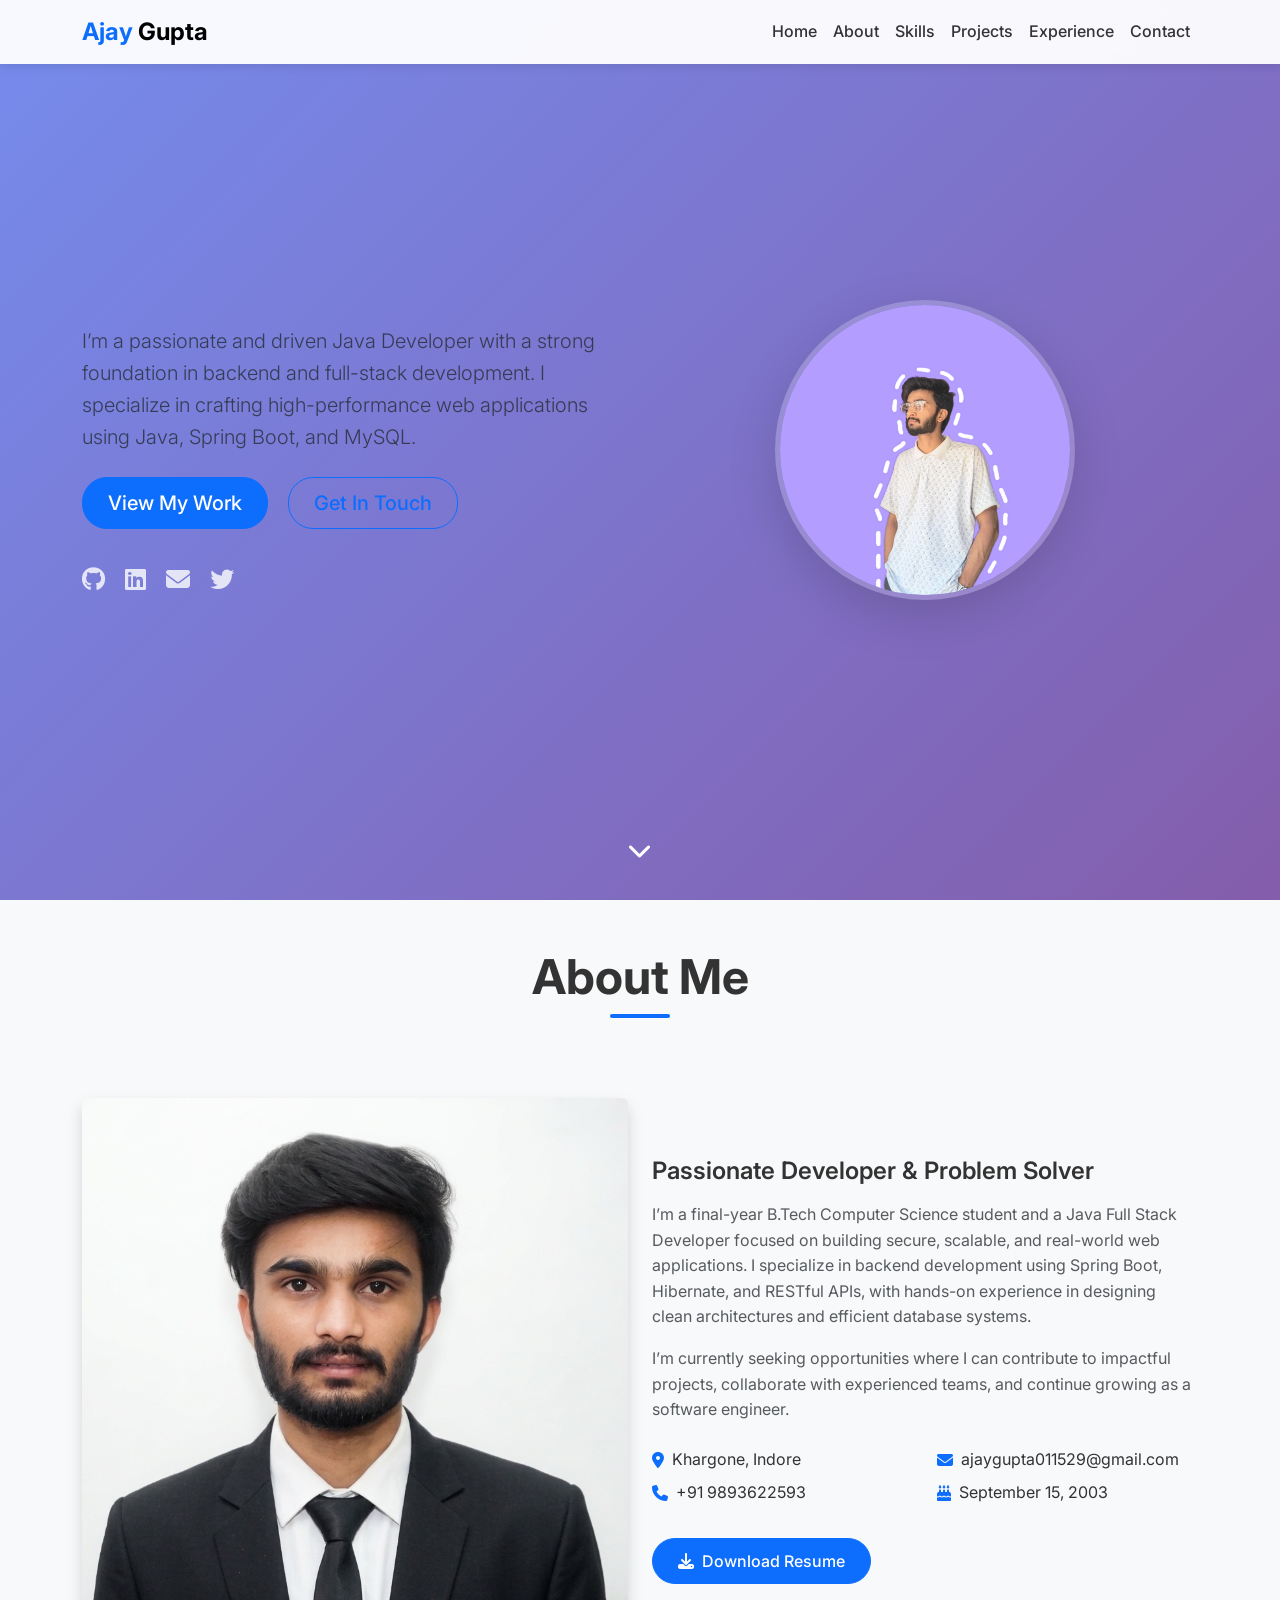
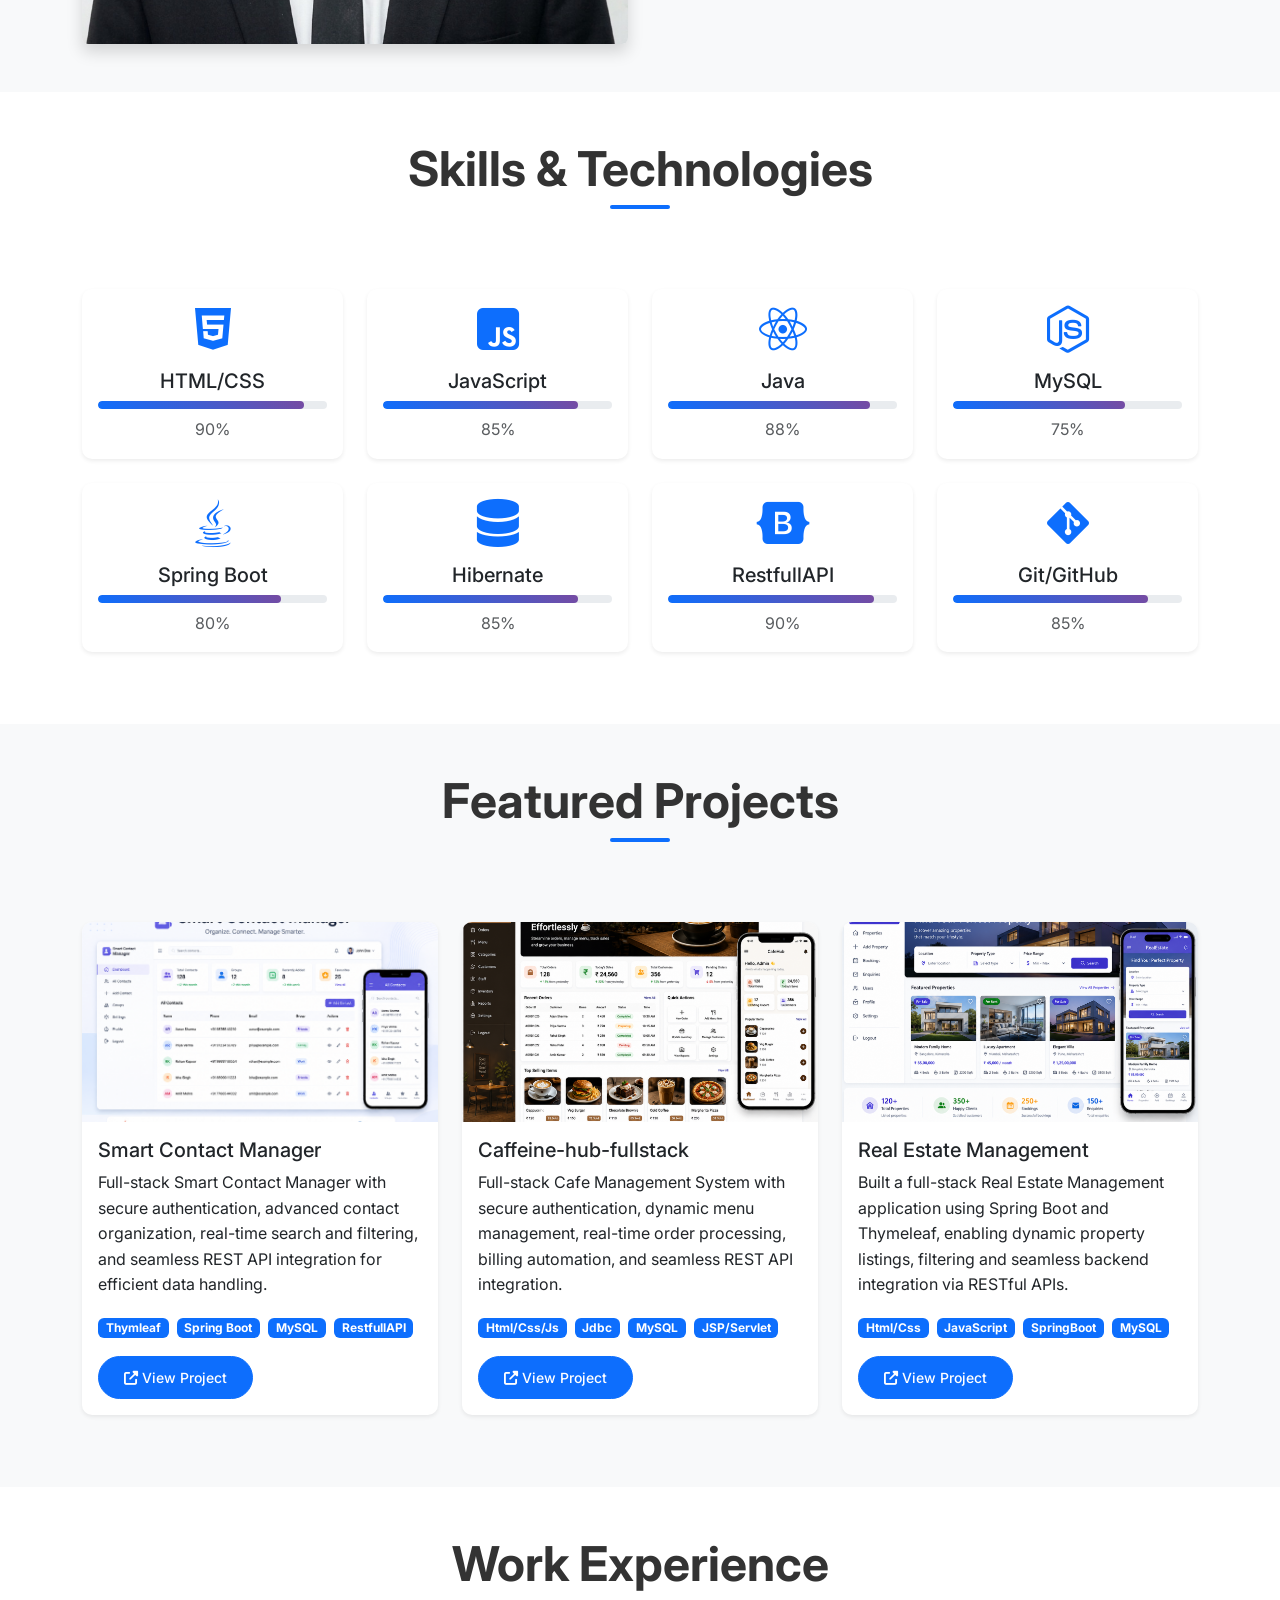
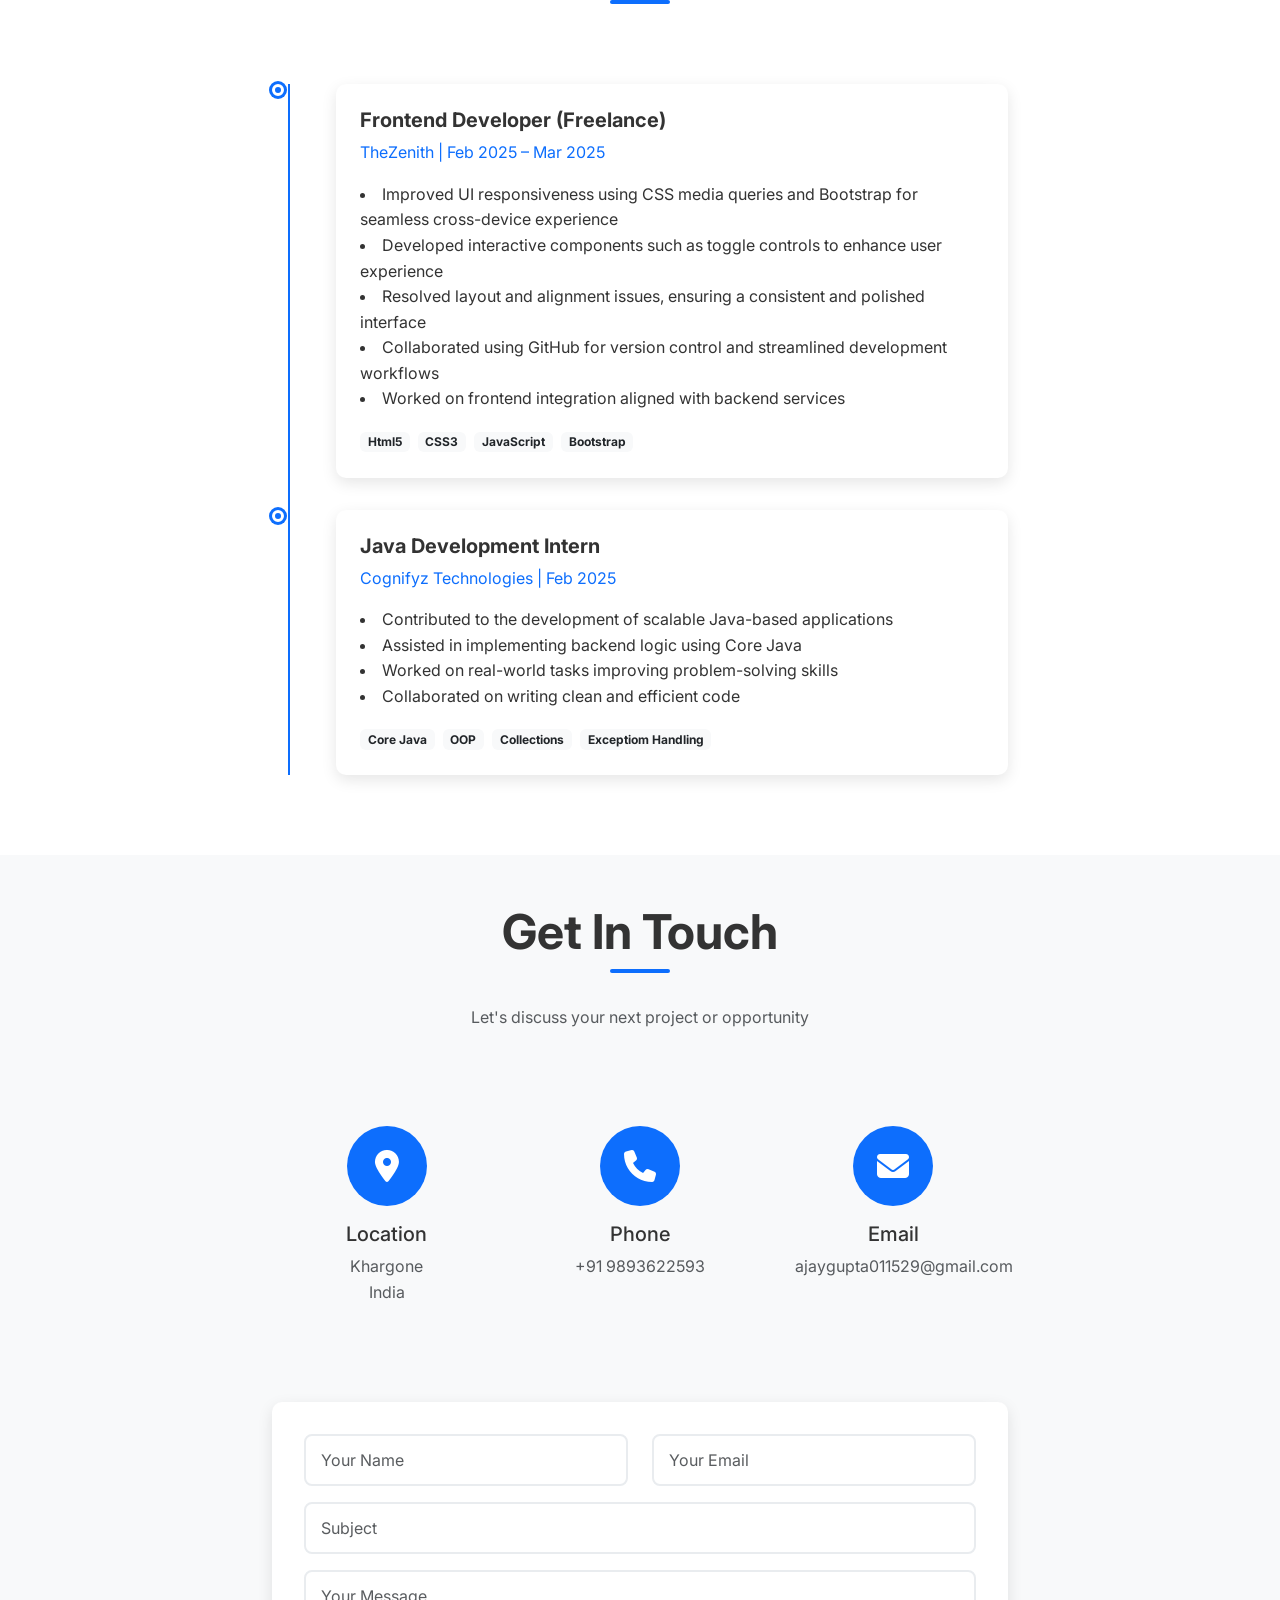
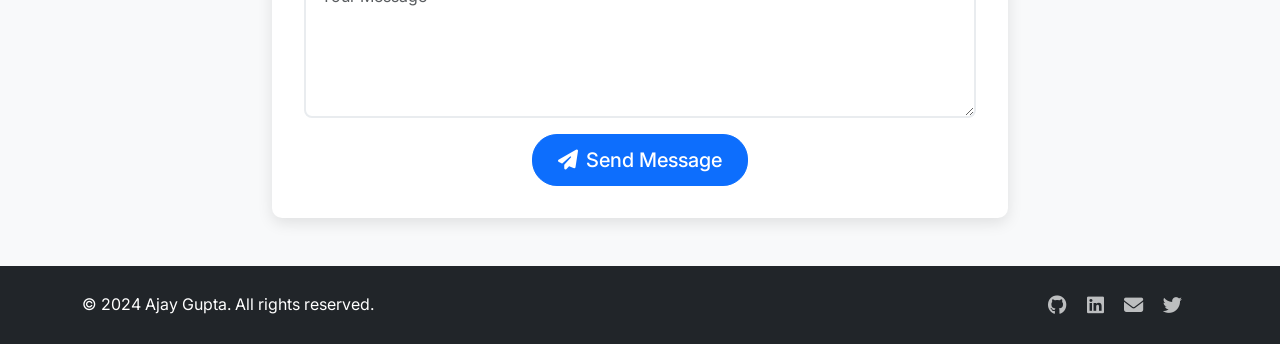
==== index.html @ d4966c77 "ajay-portfolio" ====
<!DOCTYPE html>
<html lang="en">
<head>
    <meta charset="UTF-8">
    <meta name="viewport" content="width=device-width, initial-scale=1.0">
    <title>Ajay Gupta - Personal Portfolio</title>
    <!-- Bootstrap CSS -->
    <link href="https://cdn.jsdelivr.net/npm/bootstrap@5.3.0/dist/css/bootstrap.min.css" rel="stylesheet">
    <!-- Font Awesome Icons -->
    <link rel="stylesheet" href="https://cdnjs.cloudflare.com/ajax/libs/font-awesome/6.4.0/css/all.min.css">
    <!-- Google Fonts -->
    <link href="https://fonts.googleapis.com/css2?family=Inter:wght@300;400;500;600;700&display=swap" rel="stylesheet">
    <!-- Custom CSS -->
    <link rel="stylesheet" href="styles.css">
</head>
<body>
    <!-- Navigation -->
    <nav class="navbar navbar-expand-lg navbar-light fixed-top navbar-custom">
        <div class="container">
            <a class="navbar-brand fw-bold" href="#home">
                <span class="text-primary">Ajay</span> Gupta
            </a>
            <button class="navbar-toggler" type="button" data-bs-toggle="collapse" data-bs-target="#navbarNav">
                <span class="navbar-toggler-icon"></span>
            </button>
            <div class="collapse navbar-collapse" id="navbarNav">
                <ul class="navbar-nav ms-auto">
                    <li class="nav-item">
                        <a class="nav-link" href="#home">Home</a>
                    </li>
                    <li class="nav-item">
                        <a class="nav-link" href="#about">About</a>
                    </li>
                    <li class="nav-item">
                        <a class="nav-link" href="#skills">Skills</a>
                    </li>
                    <li class="nav-item">
                        <a class="nav-link" href="#projects">Projects</a>
                    </li>
                    <li class="nav-item">
                        <a class="nav-link" href="#experience">Experience</a>
                    </li>
                    <li class="nav-item">
                        <a class="nav-link" href="#contact">Contact</a>
                    </li>
                </ul>
            </div>
        </div>
    </nav>
   

    <!-- Hero Section -->
    <section id="home" class="hero-section">
        <div class="container">
            <div class="row align-items-center min-vh-100">
                <div class="col-lg-6 text-center text-lg-start">
                    <div class="hero-content">
                        <h1 class="display-4 fw-bold mb-4 animate-fade-in">
                            Hi, I'm <span class="text-primary">Ajay Gupta</span>
                        </h1>
                        <p class="lead mb-4 text-muted animate-fade-in-delay">
                            I’m a passionate and driven Java Developer with a strong foundation in backend and full-stack development.
I specialize in crafting high-performance web applications using Java, Spring Boot, and MySQL.

                        </p>
                        <div class="mb-4 animate-fade-in-delay-2">
                            <a href="#projects" class="btn btn-primary btn-lg me-3 mb-2">View My Work</a>
                            <a href="#contact" class="btn btn-outline-primary btn-lg mb-2">Get In Touch</a>
                        </div>
                        <div class="social-links animate-fade-in-delay-3">
                            <a href="#" class="me-3"><i class="fab fa-github"></i></a>
                            <a href="#" class="me-3"><i class="fab fa-linkedin"></i></a>
                            <a href="#" class="me-3"><i class="fas fa-envelope"></i></a>
                            <a href="#" class="me-3"><i class="fab fa-twitter"></i></a>
                        </div>
                    </div>
                </div>
                <div class="col-lg-6 text-center">
                    <div class="hero-image animate-float">
                        <img src="Screenshot_20250708-001141~2.png" 
                             alt="Profile" class="img-fluid rounded-circle shadow-lg profile-img">
                    </div>
                </div>
            </div>
        </div>
        <div class="scroll-indicator">
            <i class="fas fa-chevron-down"></i>
        </div>
    </section>
    </main>

    <!-- About Section -->
    <section id="about" class="py-5 bg-light">
        <div class="container">
            <div class="row">
                <div class="col-12 text-center mb-5">
                    <h2 class="display-5 fw-bold">About Me</h2>
                    <div class="underline"></div>
                </div>
            </div>
            <div class="row align-items-center">
                <div class="col-lg-6 mb-4 mb-lg-0">
                    <img src="assets/images/profile.png" 
                         alt="About me" class="img-fluid rounded shadow">
                </div>
                <div class="col-lg-6">
                    <h3 class="h4 fw-semibold mb-3">Passionate Developer & Problem Solver</h3>
                    <p class="text-muted mb-3">
                        I’m a final-year B.Tech Computer Science student and a Java Full Stack Developer focused 
                        on building secure, scalable, and real-world web applications. I specialize in backend 
                        development using Spring Boot, Hibernate, and RESTful APIs, with hands-on experience in 
                        designing clean architectures and efficient database systems.
                    </p>
                    <p class="text-muted mb-4">
                       I’m currently seeking opportunities where I can contribute to impactful projects, 
                       collaborate with experienced teams, and continue growing as a software engineer.
                    </p>
                    <div class="row mb-4">
                        <div class="col-sm-6 mb-2">
                            <div class="d-flex align-items-center">
                                <i class="fas fa-map-marker-alt text-primary me-2"></i>
                                <span>Khargone, Indore</span>
                            </div>
                        </div>
                        <div class="col-sm-6 mb-2">
                            <div class="d-flex align-items-center">
                                <i class="fas fa-envelope text-primary me-2"></i>
                                <span>ajaygupta011529@gmail.com</span>
                            </div>
                        </div>
                        <div class="col-sm-6 mb-2">
                            <div class="d-flex align-items-center">
                                <i class="fas fa-phone text-primary me-2"></i>
                                <span>+91 9893622593</span>
                            </div>
                        </div>
                        <div class="col-sm-6 mb-2">
                            <div class="d-flex align-items-center">
                                <i class="fas fa-birthday-cake text-primary me-2"></i>
                                <span>September 15, 2003</span>
                            </div>
                        </div>
                    </div>
                  <a href="assets/resume/Ajay_Gupta_Resume.pdf" download class="btn btn-primary">
    <i class="fas fa-download me-2"></i>Download Resume
</a>
                </div>
            </div>
        </div>
    </section>

    <!-- Skills Section -->
    <section id="skills" class="py-5">
        <div class="container">
            <div class="row">
                <div class="col-12 text-center mb-5">
                    <h2 class="display-5 fw-bold">Skills & Technologies</h2>
                    <div class="underline"></div>
                </div>
            </div>
            <div class="row">
                <div class="col-lg-3 col-md-6 mb-4">
                    <div class="skill-card card h-100 shadow-sm">
                        <div class="card-body text-center">
                            <i class="fab fa-html5 skill-icon text-primary mb-3"></i>
                            <h5 class="card-title">HTML/CSS</h5>
                            <div class="progress mb-2">
                                <div class="progress-bar" role="progressbar" style="width: 90%"></div>
                            </div>
                            <span class="text-muted">90%</span>
                        </div>
                    </div>
                </div>
                <div class="col-lg-3 col-md-6 mb-4">
                    <div class="skill-card card h-100 shadow-sm">
                        <div class="card-body text-center">
                            <i class="fab fa-js-square skill-icon text-primary mb-3"></i>
                            <h5 class="card-title">JavaScript</h5>
                            <div class="progress mb-2">
                                <div class="progress-bar" role="progressbar" style="width: 85%"></div>
                            </div>
                            <span class="text-muted">85%</span>
                        </div>
                    </div>
                </div>
                <div class="col-lg-3 col-md-6 mb-4">
                    <div class="skill-card card h-100 shadow-sm">
                        <div class="card-body text-center">
                            <i class="fab fa-react skill-icon text-primary mb-3"></i>
                            <h5 class="card-title">Java</h5>
                            <div class="progress mb-2">
                                <div class="progress-bar" role="progressbar" style="width: 88%"></div>
                            </div>
                            <span class="text-muted">88%</span>
                        </div>
                    </div>
                </div>
                <div class="col-lg-3 col-md-6 mb-4">
                    <div class="skill-card card h-100 shadow-sm">
                        <div class="card-body text-center">
                            <i class="fab fa-node-js skill-icon text-primary mb-3"></i>
                            <h5 class="card-title">MySQL</h5>
                            <div class="progress mb-2">
                                <div class="progress-bar" role="progressbar" style="width: 75%"></div>
                            </div>
                            <span class="text-muted">75%</span>
                        </div>
                    </div>
                </div>
                <div class="col-lg-3 col-md-6 mb-4">
                    <div class="skill-card card h-100 shadow-sm">
                        <div class="card-body text-center">
                            <i class="fab fa-java skill-icon text-primary mb-3"></i>
                            <h5 class="card-title">Spring Boot</h5>
                            <div class="progress mb-2">
                                <div class="progress-bar" role="progressbar" style="width: 80%"></div>
                            </div>
                            <span class="text-muted">80%</span>
                        </div>
                    </div>
                </div>
                <div class="col-lg-3 col-md-6 mb-4">
                    <div class="skill-card card h-100 shadow-sm">
                        <div class="card-body text-center">
                            <i class="fas fa-database skill-icon text-primary mb-3"></i>
                            <h5 class="card-title">Hibernate</h5>
                            <div class="progress mb-2">
                                <div class="progress-bar" role="progressbar" style="width: 85%"></div>
                            </div>
                            <span class="text-muted">85%</span>
                        </div>
                    </div>
                </div>
                <div class="col-lg-3 col-md-6 mb-4">
                    <div class="skill-card card h-100 shadow-sm">
                        <div class="card-body text-center">
                            <i class="fab fa-bootstrap skill-icon text-primary mb-3"></i>
                            <h5 class="card-title">RestfullAPI</h5>
                            <div class="progress mb-2">
                                <div class="progress-bar" role="progressbar" style="width: 90%"></div>
                            </div>
                            <span class="text-muted">90%</span>
                        </div>
                    </div>
                </div>
                <div class="col-lg-3 col-md-6 mb-4">
                    <div class="skill-card card h-100 shadow-sm">
                        <div class="card-body text-center">
                            <i class="fab fa-git-alt skill-icon text-primary mb-3"></i>
                            <h5 class="card-title">Git/GitHub</h5>
                            <div class="progress mb-2">
                                <div class="progress-bar" role="progressbar" style="width: 85%"></div>
                            </div>
                            <span class="text-muted">85%</span>
                        </div>
                    </div>
                </div>
            </div>
        </div>
    </section>

    <!-- Projects Section -->
    <section id="projects" class="py-5 bg-light">
        <div class="container">
            <div class="row">
                <div class="col-12 text-center mb-5">
                    <h2 class="display-5 fw-bold">Featured Projects</h2>
                    <div class="underline"></div>
                </div>
            </div>
            <div class="row">
                <div class="col-lg-4 col-md-6 mb-4">
                    <div class="card project-card h-100 shadow-sm">
                        <img src="assets/images/smart-manager.png" 
                             class="card-img-top" alt="Smart Contact Manager">
                        <div class="card-body">
                            <h5 class="card-title">Smart Contact Manager</h5>
                            <p class="card-text">Full-stack Smart Contact Manager with secure authentication, advanced contact organization, real-time search and filtering, and seamless REST API integration for efficient data handling.</p>
                            <div class="mb-3">
                                <span class="badge bg-primary me-1">Thymleaf</span>
                                <span class="badge bg-primary me-1">Spring Boot</span>
                                <span class="badge bg-primary me-1">MySQL</span>
                                <span class="badge bg-primary me-1">RestfullAPI</span>
                            </div>
                            <div class="d-flex justify-content-between">
                                <!-- <a href="#" class="btn btn-outline-primary btn-sm">
                                    <i class="fab fa-github me-1"></i>Code
                                </a> -->
                                <a href="https://github.com/Ajayyygupta/Smart-Contact-Manager.git" target="_blank" class="btn btn-primary btn-sm">
                                <i class="fas fa-external-link-alt me-1"></i>View Project
                                 </a>
                            </div>
                        </div>
                    </div>
                </div>
                <div class="col-lg-4 col-md-6 mb-4">
                    <div class="card project-card h-100 shadow-sm">
                        <img src="assets/images/Cafe-management.png" 
                             class="card-img-top" alt="Cafe Management">
                        <div class="card-body">
                            <h5 class="card-title">Caffeine-hub-fullstack</h5>
                            <p class="card-text">Full-stack Cafe Management System with secure authentication, dynamic menu management, real-time order processing, billing automation, and seamless REST API integration.</p>
                            <div class="mb-3">
                                <span class="badge bg-primary me-1">Html/Css/Js</span>
                                <span class="badge bg-primary me-1">Jdbc</span>
                                <span class="badge bg-primary me-1">MySQL</span>
                                <span class="badge bg-primary me-1">JSP/Servlet</span>
                            </div>
                            <div class="d-flex justify-content-between">
                                <!-- <a href="#" class="btn btn-outline-primary btn-sm">
                                    <i class="fab fa-github me-1"></i>Code
                                </a> -->
                                 <a href="https://github.com/Ajayyygupta/Caffeine-hub-fullstack.git" target="_blank" class="btn btn-primary btn-sm">
                                <i class="fas fa-external-link-alt me-1"></i>View Project
                                 </a>
                            </div>
                        </div>
                    </div>
                </div>
                <div class="col-lg-4 col-md-6 mb-4">
                    <div class="card project-card h-100 shadow-sm">
                        <img src="assets/images/real-estate.png" 
                             class="card-img-top" alt="RealEstate">
                        <div class="card-body">
                            <h5 class="card-title">Real Estate Management</h5>
                            <p class="card-text">Built a full-stack Real Estate Management application using Spring Boot and Thymeleaf, enabling dynamic property listings, filtering and seamless backend integration via RESTful APIs.</p>
                            <div class="mb-3">
                                <span class="badge bg-primary me-1">Html/Css</span>
                                <span class="badge bg-primary me-1">JavaScript</span>
                                <span class="badge bg-primary me-1">SpringBoot</span>
                                <span class="badge bg-primary me-1">MySQL</span>
                            </div>
                            <div class="d-flex justify-content-between">
                                <!-- <a href="#" class="btn btn-outline-primary btn-sm">
                                    <i class="fab fa-github me-1"></i>Code
                                </a> -->
                                <a href="https://github.com/Ajayyygupta/RealEstate-Management.git" target="_blank" class="btn btn-primary btn-sm">
                                <i class="fas fa-external-link-alt me-1"></i>View Project
                                 </a>
                            </div>
                        </div>
                    </div>
                </div>
            </div>
        </div>
    </section>

    <!-- Experience Section -->
    <section id="experience" class="py-5">
        <div class="container">
            <div class="row">
                <div class="col-12 text-center mb-5">
                    <h2 class="display-5 fw-bold">Work Experience</h2>
                    <div class="underline"></div>
                </div>
            </div>
            <div class="row">
                <div class="col-lg-8 mx-auto">
                    <div class="timeline">
                        <div class="timeline-item">
                            <div class="timeline-marker"></div>
                            <div class="timeline-content">
                                <h5 class="fw-bold">Frontend Developer (Freelance)</h5>
                                <p class="text-primary mb-2">TheZenith | Feb 2025 – Mar 2025</p>
                                <p class="text-muted">
                                     <li>Improved UI responsiveness using CSS media queries and Bootstrap for seamless cross-device experience</li>
                                     <li>Developed interactive components such as toggle controls to enhance user experience</li>
                                     <li>Resolved layout and alignment issues, ensuring a consistent and polished interface</li>
                                     <li>Collaborated using GitHub for version control and streamlined development workflows</li>
                                     <li>Worked on frontend integration aligned with backend services</li>
                                </p>
                                <div class="mt-2">
                                    <span class="badge bg-light text-dark me-1">Html5</span>
                                    <span class="badge bg-light text-dark me-1">CSS3</span>
                                    <span class="badge bg-light text-dark me-1">JavaScript</span>
                                    <span class="badge bg-light text-dark me-1">Bootstrap</span>
                                </div>
                            </div>
                        </div>
                        <div class="timeline-item">
                            <div class="timeline-marker"></div>
                            <div class="timeline-content">
                                <h5 class="fw-bold">Java Development Intern</h5>
                                <p class="text-primary mb-2">Cognifyz Technologies | Feb 2025</p>
                                <p class="text-muted">
                                  <li>Contributed to the development of scalable Java-based applications</li>
                                  <li>Assisted in implementing backend logic using Core Java</li>
                                  <li>Worked on real-world tasks improving problem-solving skills</li>
                                  <li>Collaborated on writing clean and efficient code</li>
                                </p>
                                <div class="mt-2">
                                    <span class="badge bg-light text-dark me-1">Core Java</span>
                                    <span class="badge bg-light text-dark me-1">OOP</span>
                                    <span class="badge bg-light text-dark me-1">Collections</span>
                                    <span class="badge bg-light text-dark me-1">Exceptiom Handling</span>
                                </div>
                            </div>
                        </div>
                        <!-- <div class="timeline-item">
                            <div class="timeline-marker"></div>
                            <div class="timeline-content">
                                <h5 class="fw-bold">Full Stack Developer</h5>
                                <p class="text-primary mb-2">Freelance | 2021 - 2022</p>
                                <p class="text-muted">
                                    Created web applications for small businesses. Handled both 
                                    frontend and backend development with focus on user experience 
                                    and delivered 15+ successful projects.
                                </p>
                                <div class="mt-2">
                                    <span class="badge bg-light text-dark me-1">React</span>
                                    <span class="badge bg-light text-dark me-1">Node.js</span>
                                    <span class="badge bg-light text-dark me-1">MongoDB</span>
                                    <span class="badge bg-light text-dark me-1">Bootstrap</span>
                                </div>
                            </div>
                        </div> -->
                    </div>
                </div>
            </div>
        </div>
    </section>

    <!-- Contact Section -->
    <section id="contact" class="py-5 bg-light">
        <div class="container">
            <div class="row">
                <div class="col-12 text-center mb-5">
                    <h2 class="display-5 fw-bold">Get In Touch</h2>
                    <div class="underline"></div>
                    <p class="text-muted">Let's discuss your next project or opportunity</p>
                </div>
            </div>
            <div class="row">
                <div class="col-lg-8 mx-auto">
                    <div class="row">
                        <div class="col-md-4 mb-4">
                            <div class="contact-info text-center">
                                <div class="contact-icon">
                                    <i class="fas fa-map-marker-alt"></i>
                                </div>
                                <h5>Location</h5>
                                <p class="text-muted">Khargone<br>India</p>
                            </div>
                        </div>
                        <div class="col-md-4 mb-4">
                            <div class="contact-info text-center">
                                <div class="contact-icon">
                                    <i class="fas fa-phone"></i>
                                </div>
                                <h5>Phone</h5>
                                <p class="text-muted">+91 9893622593</p>
                            </div>
                        </div>
                        <div class="col-md-4 mb-4">
                            <div class="contact-info text-center">
                                <div class="contact-icon">
                                    <i class="fas fa-envelope"></i>
                                </div>
                                <h5>Email</h5>
                                <p class="text-muted">ajaygupta011529@gmail.com</p>

                            </div>
                        </div>
                    </div>
                    <div class="row mt-4">
                        <div class="col-12">
                            <form id="contactForm" class="contact-form">
                                <div class="row">
                                    <div class="col-md-6 mb-3">
                                        <input type="text" class="form-control" id="name" placeholder="Your Name" required>
                                    </div>
                                    <div class="col-md-6 mb-3">
                                        <input type="email" class="form-control" id="email" placeholder="Your Email" required>
                                    </div>
                                </div>
                                <div class="mb-3">
                                    <input type="text" class="form-control" id="subject" placeholder="Subject" required>
                                </div>
                                <div class="mb-3">
                                    <textarea class="form-control" id="message" rows="5" placeholder="Your Message" required></textarea>
                                </div>
                                <div class="text-center">
                                    <button type="submit" class="btn btn-primary btn-lg">
                                        <i class="fas fa-paper-plane me-2"></i>Send Message
                                    </button>
                                </div>
                            </form>
                        </div>
                    </div>
                </div>
            </div>
        </div>
    </section>

    <!-- Footer -->
    <footer class="bg-dark text-white py-4">
        <div class="container">
            <div class="row align-items-center">
                <div class="col-md-6">
                    <p class="mb-0">&copy; 2024 Ajay Gupta. All rights reserved.</p>
                </div>
                <div class="col-md-6 text-md-end">
                    <div class="social-links">
                        <a href="#" class="me-3"><i class="fab fa-github"></i></a>
                        <a href="#" class="me-3"><i class="fab fa-linkedin"></i></a>
                        <a href="#" class="me-3"><i class="fas fa-envelope"></i></a>
                        <a href="#" class="me-3"><i class="fab fa-twitter"></i></a>
                    </div>
                </div>
            </div>
        </div>
    </footer>

    <!-- Bootstrap JS -->
    <script src="https://cdn.jsdelivr.net/npm/bootstrap@5.3.0/dist/js/bootstrap.bundle.min.js"></script>
    <!-- Custom JS -->
    <script src="script.js"></script>
</body>
</html>
---- styles.css ----
/* Custom CSS for Personal Portfolio */

/* Base Styles */
* {
    margin: 0;
    padding: 0;
    box-sizing: border-box;
}

body {
    font-family: 'Inter', sans-serif;
    line-height: 1.6;
    color: #333;
    overflow-x: hidden;
}

html {
    scroll-behavior: smooth;
}

/* Custom Colors */
:root {
    --primary-color: #0d6efd;
    --secondary-color: #6c757d;
    --success-color: #198754;
    --warning-color: #ffc107;
    --danger-color: #dc3545;
    --light-color: #f8f9fa;
    --dark-color: #212529;
}

/* Navigation */
.navbar-custom {
    background-color: rgba(255, 255, 255, 0.95);
    backdrop-filter: blur(10px);
    box-shadow: 0 2px 10px rgba(0, 0, 0, 0.1);
    transition: all 0.3s ease;
}

.navbar-brand {
    font-size: 1.5rem;
    font-weight: 700;
}

.nav-link {
    font-weight: 500;
    color: #333 !important;
    transition: color 0.3s ease;
    position: relative;
}

.nav-link:hover {
    color: var(--primary-color) !important;
}

.nav-link::after {
    content: '';
    position: absolute;
    width: 0;
    height: 2px;
    bottom: -5px;
    left: 50%;
    background-color: var(--primary-color);
    transition: all 0.3s ease;
    transform: translateX(-50%);
}

.nav-link:hover::after {
    width: 100%;
}

.scroll-container {
  height: 100vh;
  overflow-y: scroll;
  scroll-snap-type: y mandatory;
}

.scroll-section {
  height: 100vh;
  scroll-snap-align: start;
}

/* Optional - avoid section overlapping under navbar */
.scroll-section {
  scroll-margin-top: 80px;
}


/* Hero Section */
.hero-section {
    min-height: 100vh;
    background: linear-gradient(135deg, #667eea 0%, #764ba2 100%);
    background-attachment: fixed;
    position: relative;
    overflow: hidden;
}

.hero-section::before {
    content: '';
    position: absolute;
    top: 0;
    left: 0;
    right: 0;
    bottom: 0;
    background: rgba(255, 255, 255, 0.1);
    z-index: 1;
}

.hero-content {
    position: relative;
    z-index: 2;
    color: white;
}

.profile-img {
    width: 300px;
    height: 300px;
    object-fit: cover;
    border: 5px solid rgba(255, 255, 255, 0.2);
    transition: transform 0.3s ease;
}

.profile-img:hover {
    transform: scale(1.05);
}

.social-links a {
    color: rgba(255, 255, 255, 0.8);
    font-size: 1.5rem;
    transition: all 0.3s ease;
}

.social-links a:hover {
    color: white;
    transform: translateY(-3px);
}

.scroll-indicator {
    position: absolute;
    bottom: 30px;
    left: 50%;
    transform: translateX(-50%);
    color: white;
    font-size: 1.5rem;
    animation: bounce 2s infinite;
}

/* Animations */
@keyframes bounce {
    0%, 20%, 50%, 80%, 100% {
        transform: translateY(0) translateX(-50%);
    }
    40% {
        transform: translateY(-10px) translateX(-50%);
    }
    60% {
        transform: translateY(-5px) translateX(-50%);
    }
}

@keyframes fadeIn {
    from {
        opacity: 0;
        transform: translateY(30px);
    }
    to {
        opacity: 1;
        transform: translateY(0);
    }
}

@keyframes float {
    0%, 100% {
        transform: translateY(0);
    }
    50% {
        transform: translateY(-10px);
    }
}

.animate-fade-in {
    animation: fadeIn 1s ease-out;
}

.animate-fade-in-delay {
    animation: fadeIn 1s ease-out 0.3s both;
}

.animate-fade-in-delay-2 {
    animation: fadeIn 1s ease-out 0.6s both;
}

.animate-fade-in-delay-3 {
    animation: fadeIn 1s ease-out 0.9s both;
}

.animate-float {
    animation: float 3s ease-in-out infinite;
}

/* Section Styles */
.underline {
    width: 60px;
    height: 4px;
    background: var(--primary-color);
    margin: 0 auto 2rem;
    border-radius: 2px;
}

/* Skills Section */
.skill-card {
    transition: transform 0.3s ease, box-shadow 0.3s ease;
    border: none;
    border-radius: 10px;
}

.skill-card:hover {
    transform: translateY(-5px);
    box-shadow: 0 10px 30px rgba(0, 0, 0, 0.1);
}

.skill-icon {
    font-size: 3rem;
    margin-bottom: 1rem;
}

.progress {
    height: 8px;
    border-radius: 10px;
    background-color: #e9ecef;
}

.progress-bar {
    background: linear-gradient(45deg, var(--primary-color), #764ba2);
    border-radius: 10px;
    transition: width 2s ease-in-out;
}

/* Projects Section */
.project-card {
    transition: transform 0.3s ease, box-shadow 0.3s ease;
    border: none;
    border-radius: 10px;
    overflow: hidden;
}

.project-card:hover {
    transform: translateY(-5px);
    box-shadow: 0 15px 40px rgba(0, 0, 0, 0.1);
}

.project-card img {
    height: 200px;
    object-fit: cover;
    transition: transform 0.3s ease;
}

.project-card:hover img {
    transform: scale(1.05);
}

/* Experience Section */
.timeline {
    position: relative;
    padding-left: 2rem;
}

.timeline::before {
    content: '';
    position: absolute;
    left: 1rem;
    top: 0;
    bottom: 0;
    width: 2px;
    background: var(--primary-color);
}

.timeline-item {
    position: relative;
    margin-bottom: 2rem;
    padding-left: 2rem;
}

.timeline-marker {
    position: absolute;
    left: -2rem;
    top: 0;
    width: 12px;
    height: 12px;
    background: var(--primary-color);
    border-radius: 50%;
    border: 3px solid white;
    box-shadow: 0 0 0 3px var(--primary-color);
}

.timeline-content {
    background: white;
    padding: 1.5rem;
    border-radius: 10px;
    box-shadow: 0 5px 15px rgba(0, 0, 0, 0.1);
}

/* Contact Section */
.contact-info {
    padding: 2rem 1rem;
}

.contact-icon {
    width: 80px;
    height: 80px;
    margin: 0 auto 1rem;
    background: var(--primary-color);
    border-radius: 50%;
    display: flex;
    align-items: center;
    justify-content: center;
    color: white;
    font-size: 2rem;
    transition: transform 0.3s ease;
}

.contact-icon:hover {
    transform: scale(1.1);
}

.contact-form {
    background: white;
    padding: 2rem;
    border-radius: 10px;
    box-shadow: 0 5px 15px rgba(0, 0, 0, 0.1);
}

.form-control {
    border: 2px solid #e9ecef;
    border-radius: 8px;
    padding: 12px 15px;
    font-size: 1rem;
    transition: border-color 0.3s ease;
}

.form-control:focus {
    border-color: var(--primary-color);
    box-shadow: 0 0 0 0.2rem rgba(13, 110, 253, 0.25);
}

/* Footer */
footer {
    background: var(--dark-color) !important;
}

footer .social-links a {
    color: rgba(255, 255, 255, 0.7);
    font-size: 1.2rem;
    transition: color 0.3s ease;
}

footer .social-links a:hover {
    color: white;
}

/* Responsive Design */
@media (max-width: 768px) {
    .display-4 {
        font-size: 2.5rem;
    }
    
    .hero-section {
        text-align: center;
    }
    
    .profile-img {
        width: 200px;
        height: 200px;
    }
    
    .timeline {
        padding-left: 1rem;
    }
    
    .timeline::before {
        left: 0.5rem;
    }
    
    .timeline-item {
        padding-left: 1.5rem;
    }
    
    .timeline-marker {
        left: -1.5rem;
    }
}

@media (max-width: 576px) {
    .display-4 {
        font-size: 2rem;
    }
    
    .lead {
        font-size: 1.1rem;
    }
    
    .contact-form {
        padding: 1rem;
    }
}

/* Custom Button Styles */
.btn {
    border-radius: 25px;
    padding: 10px 25px;
    font-weight: 500;
    transition: all 0.3s ease;
}

.btn:hover {
    transform: translateY(-2px);
    box-shadow: 0 5px 15px rgba(0, 0, 0, 0.2);
}

/* Loading Animation for Skills */
.skill-card.animate-in .progress-bar {
    animation: fillBar 2s ease-in-out;
}

@keyframes fillBar {
    from {
        width: 0;
    }
    to {
        width: var(--skill-width);
    }
}

/* Smooth Scroll Offset */
section {
    scroll-margin-top: 70px;
}
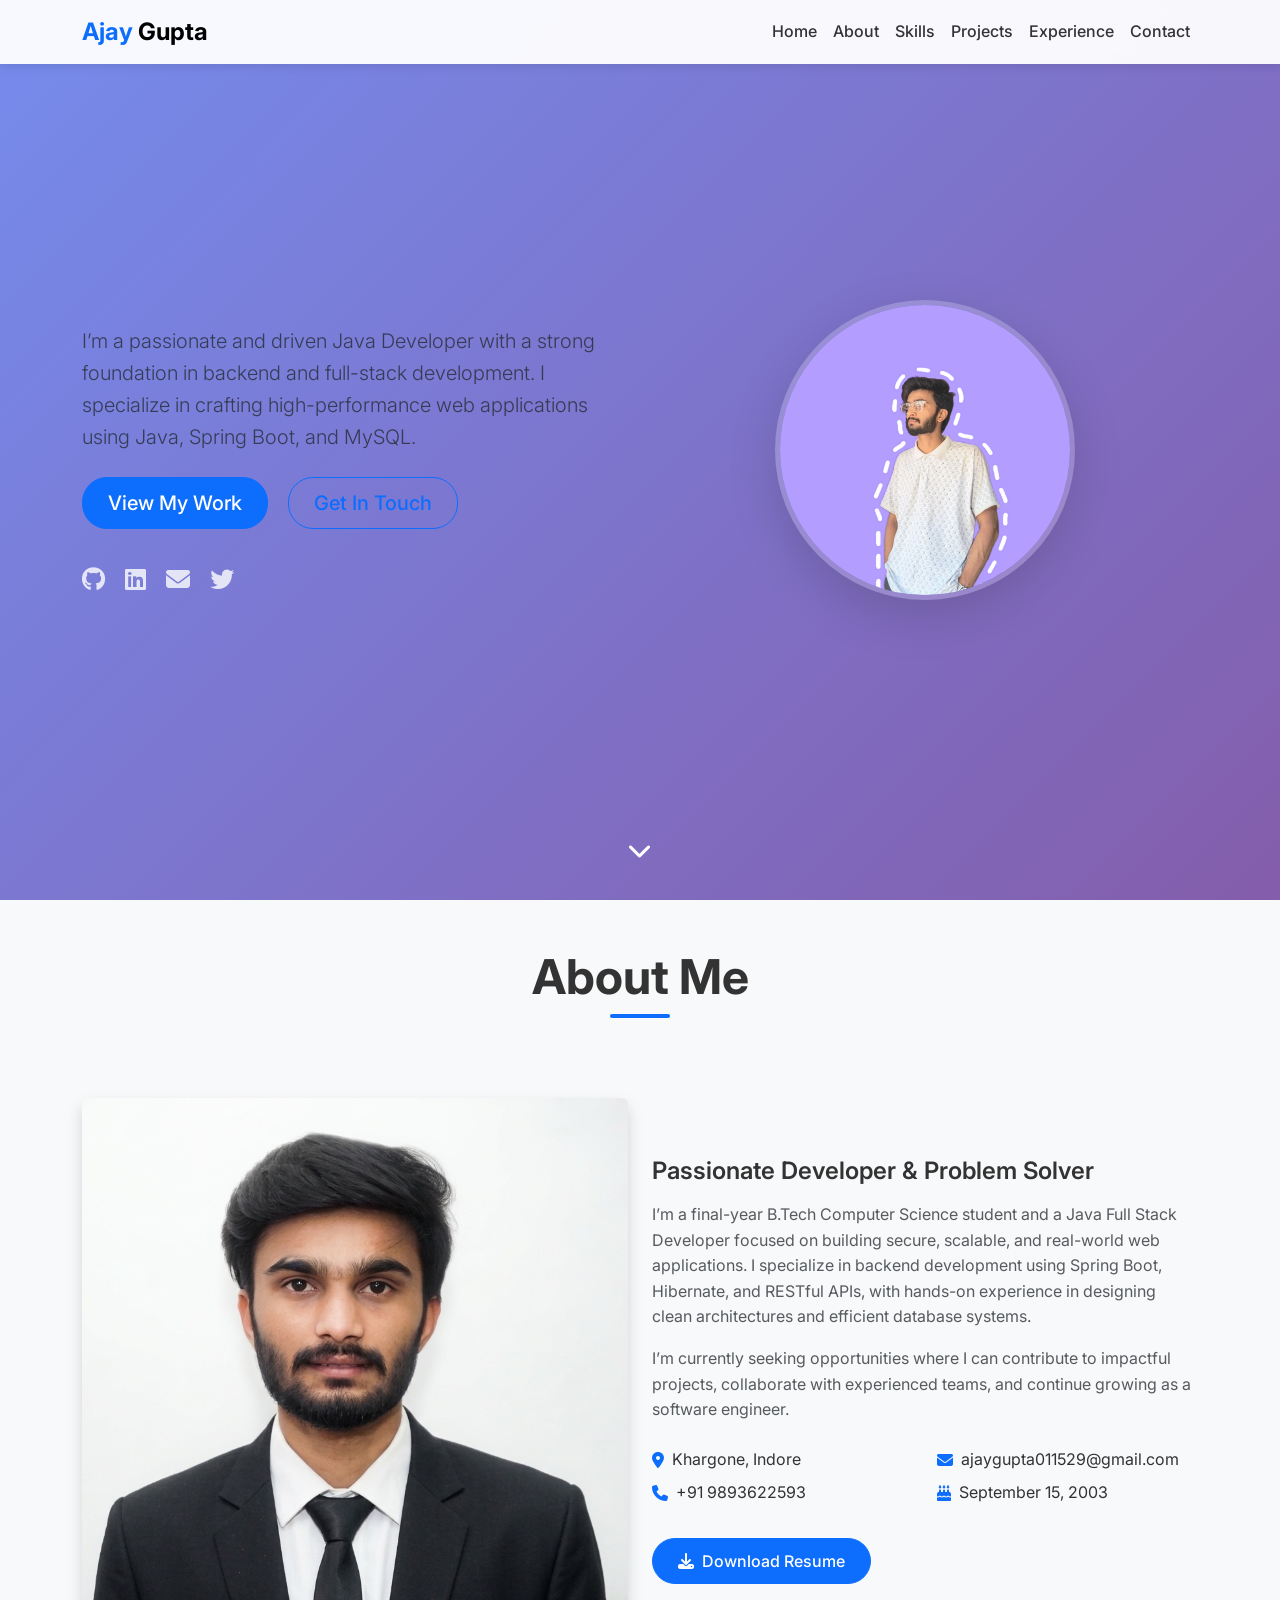
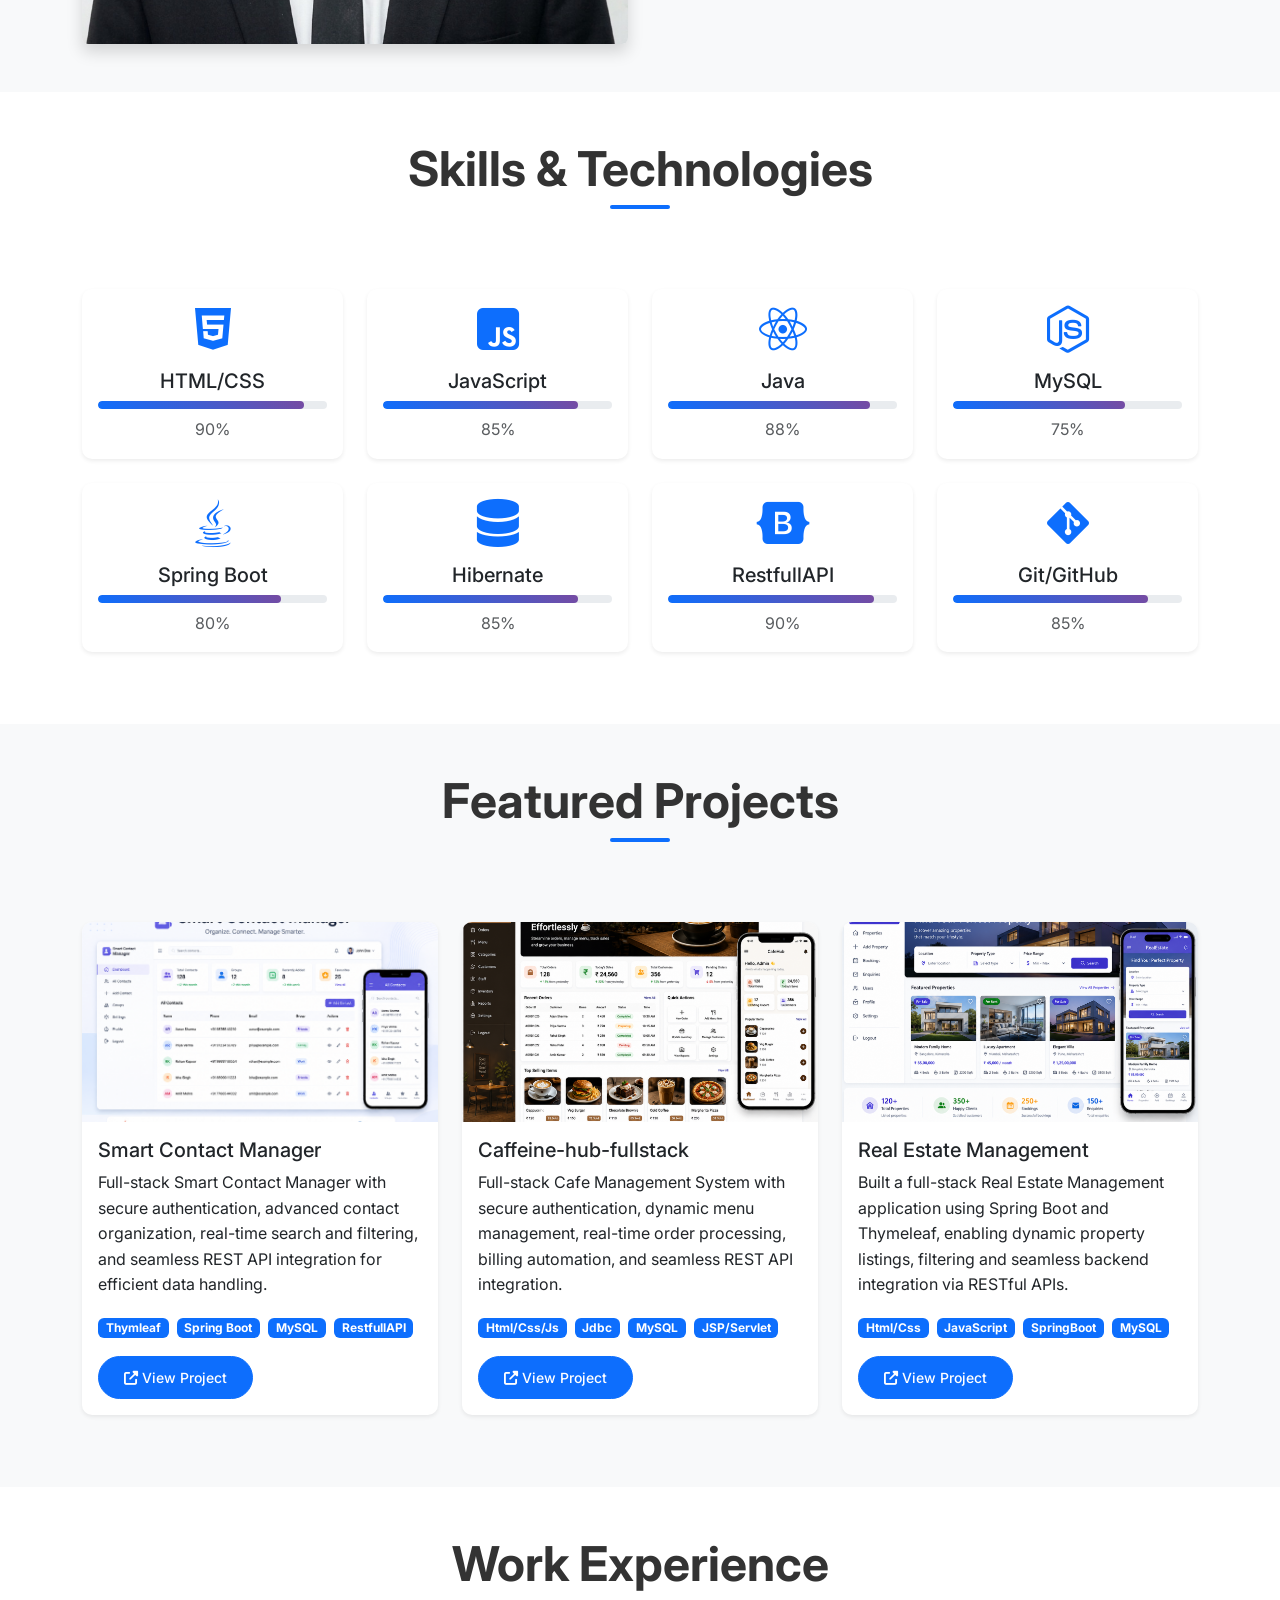
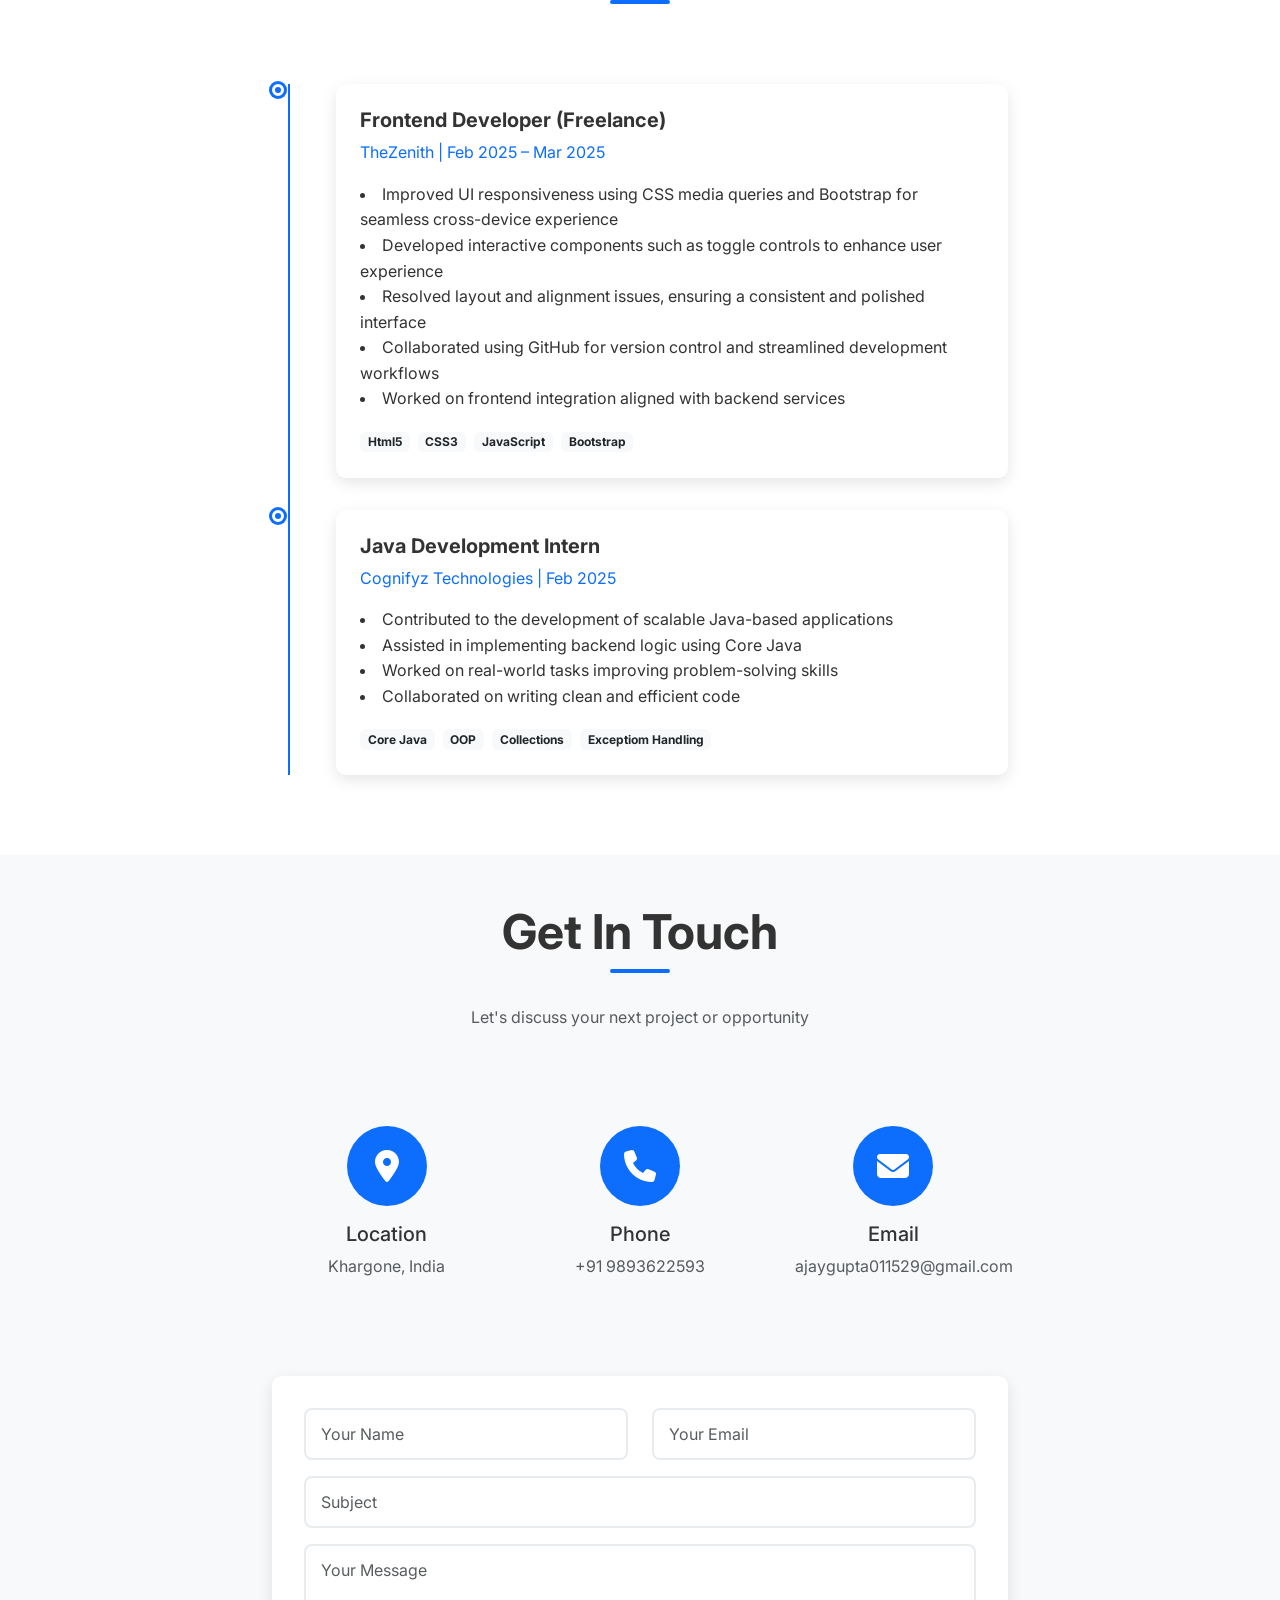
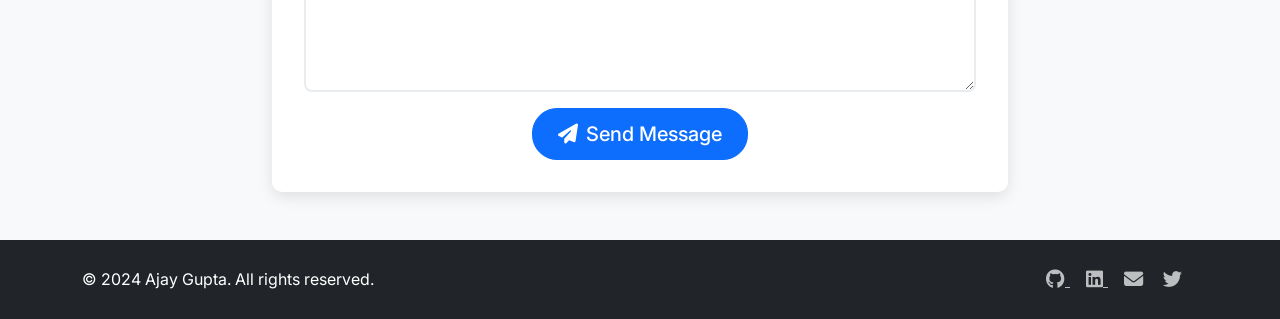
==== commit f4606af7: "add links" ====
--- a/index.html
+++ b/index.html
@@ -439,7 +439,11 @@
                                     <i class="fas fa-map-marker-alt"></i>
                                 </div>
                                 <h5>Location</h5>
-                                <p class="text-muted">Khargone<br>India</p>
+                               <p class="text-muted">
+                              <a href="https://www.google.com/maps/search/?api=1&query=Khargone+India" target="_blank">
+                             Khargone, India
+                              </a>
+                              </p>
                             </div>
                         </div>
                         <div class="col-md-4 mb-4">
@@ -448,7 +452,11 @@
                                     <i class="fas fa-phone"></i>
                                 </div>
                                 <h5>Phone</h5>
-                                <p class="text-muted">+91 9893622593</p>
+                                <p class="text-muted">
+                                <a href="tel:+919893622593">
+                                +91 9893622593
+                                 </a>
+                                </p>
                             </div>
                         </div>
                         <div class="col-md-4 mb-4">
@@ -457,7 +465,11 @@
                                     <i class="fas fa-envelope"></i>
                                 </div>
                                 <h5>Email</h5>
-                                <p class="text-muted">ajaygupta011529@gmail.com</p>
+                               <p class="text-muted">
+                               <a href="mailto:ajaygupta011529@gmail.com">
+                                ajaygupta011529@gmail.com
+                                  </a>
+                                   </p>
 
                             </div>
                         </div>
@@ -501,8 +513,13 @@
                 </div>
                 <div class="col-md-6 text-md-end">
                     <div class="social-links">
-                        <a href="#" class="me-3"><i class="fab fa-github"></i></a>
-                        <a href="#" class="me-3"><i class="fab fa-linkedin"></i></a>
+                       <a href="https://github.com/Ajayyygupta" target="_blank" class="me-3">
+                         <i class="fab fa-github"></i>
+                          </a>
+
+                         <a href="https://www.linkedin.com/in/ajay-gupta-0051452a6" target="_blank" class="me-3">
+                         <i class="fab fa-linkedin"></i>
+                         </a>
                         <a href="#" class="me-3"><i class="fas fa-envelope"></i></a>
                         <a href="#" class="me-3"><i class="fab fa-twitter"></i></a>
                     </div>
--- a/styles.css
+++ b/styles.css
@@ -303,6 +303,11 @@
 /* Contact Section */
 .contact-info {
     padding: 2rem 1rem;
+}
+
+.contact-info a {
+    text-decoration: none;
+    color: inherit;
 }
 
 .contact-icon {
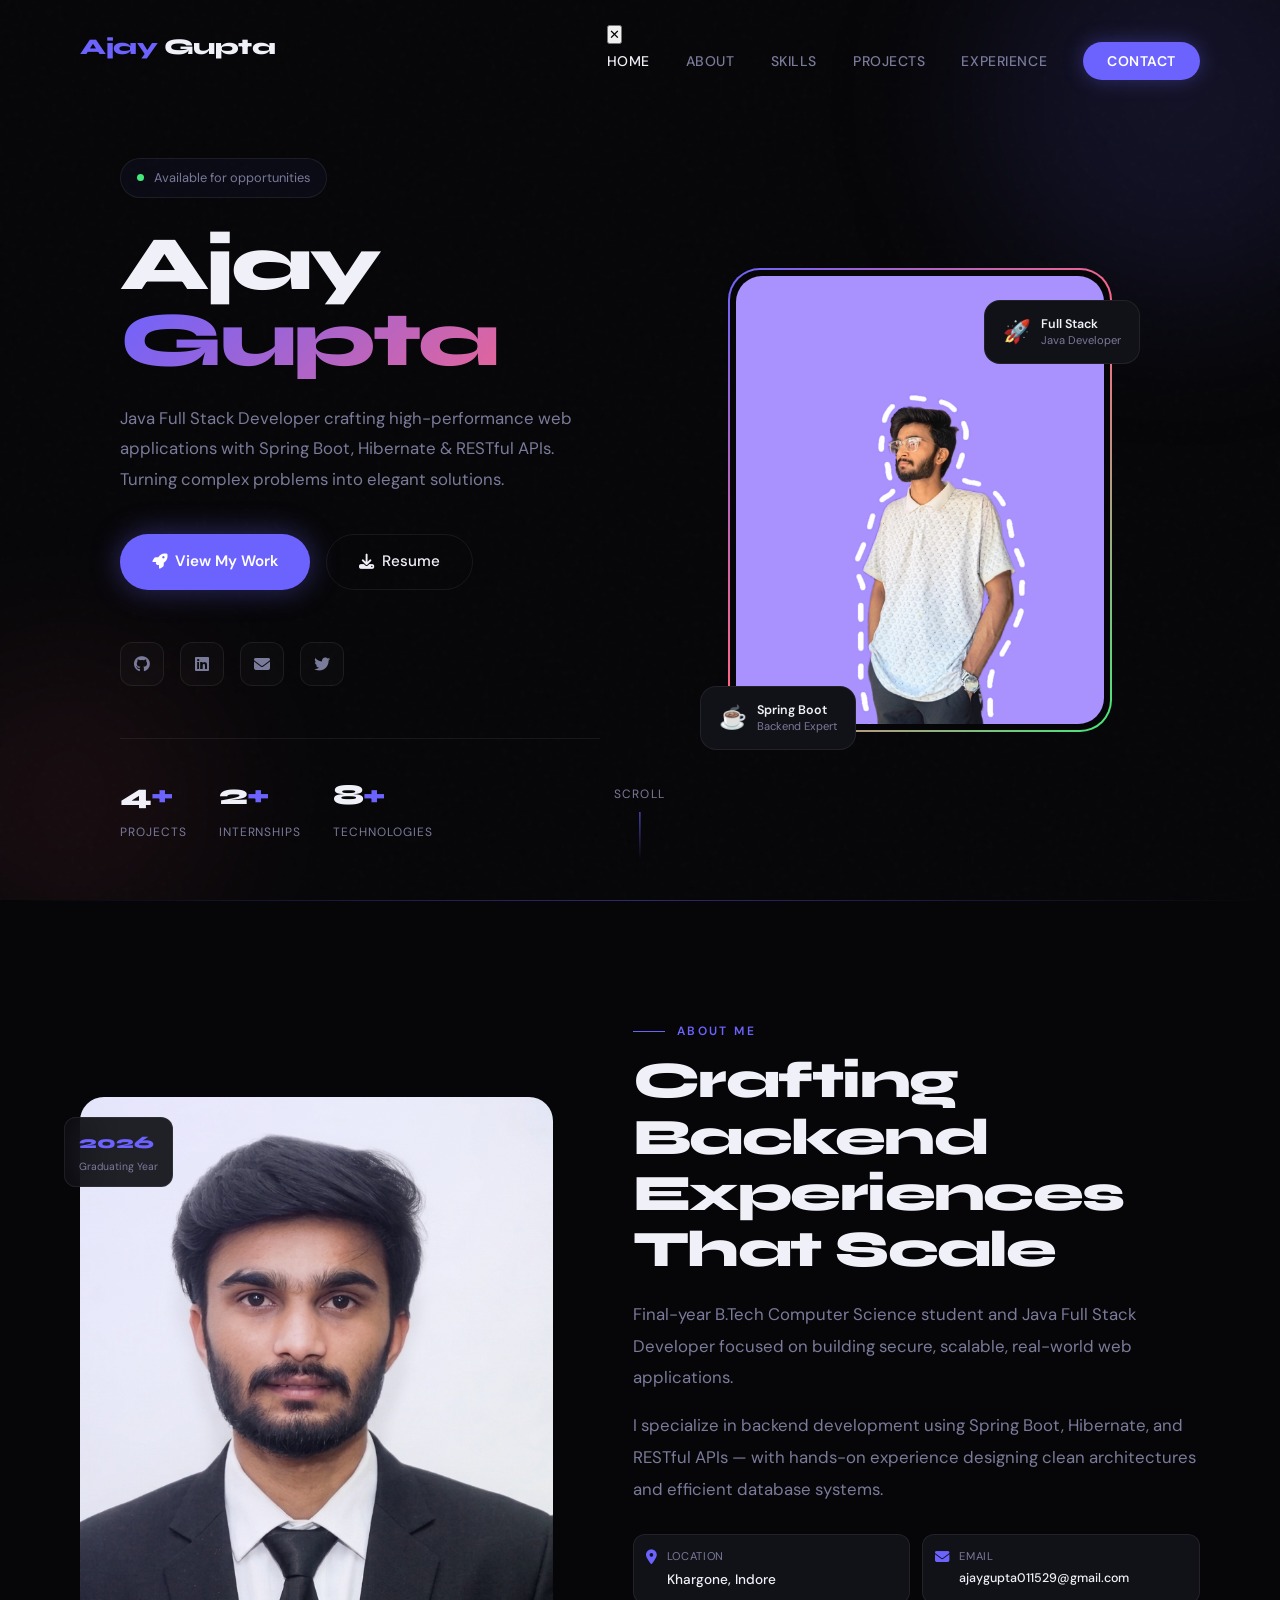
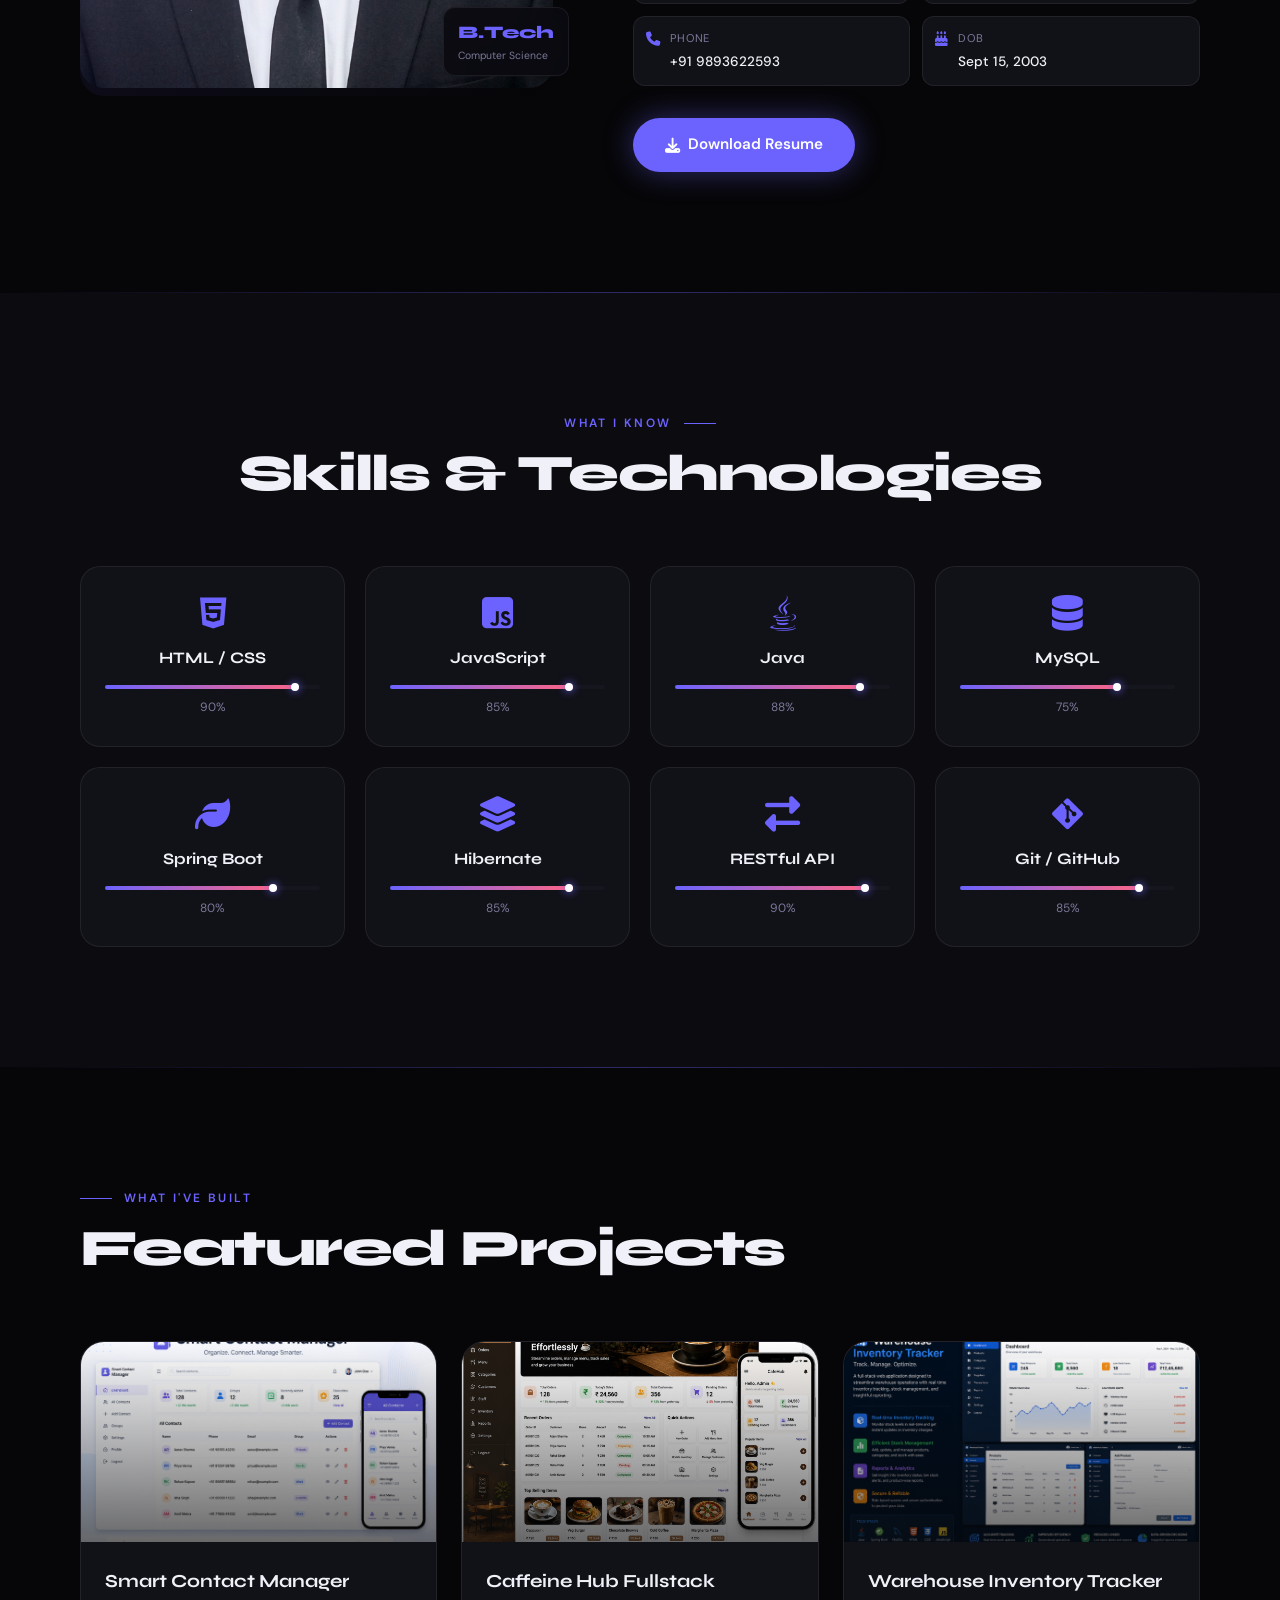
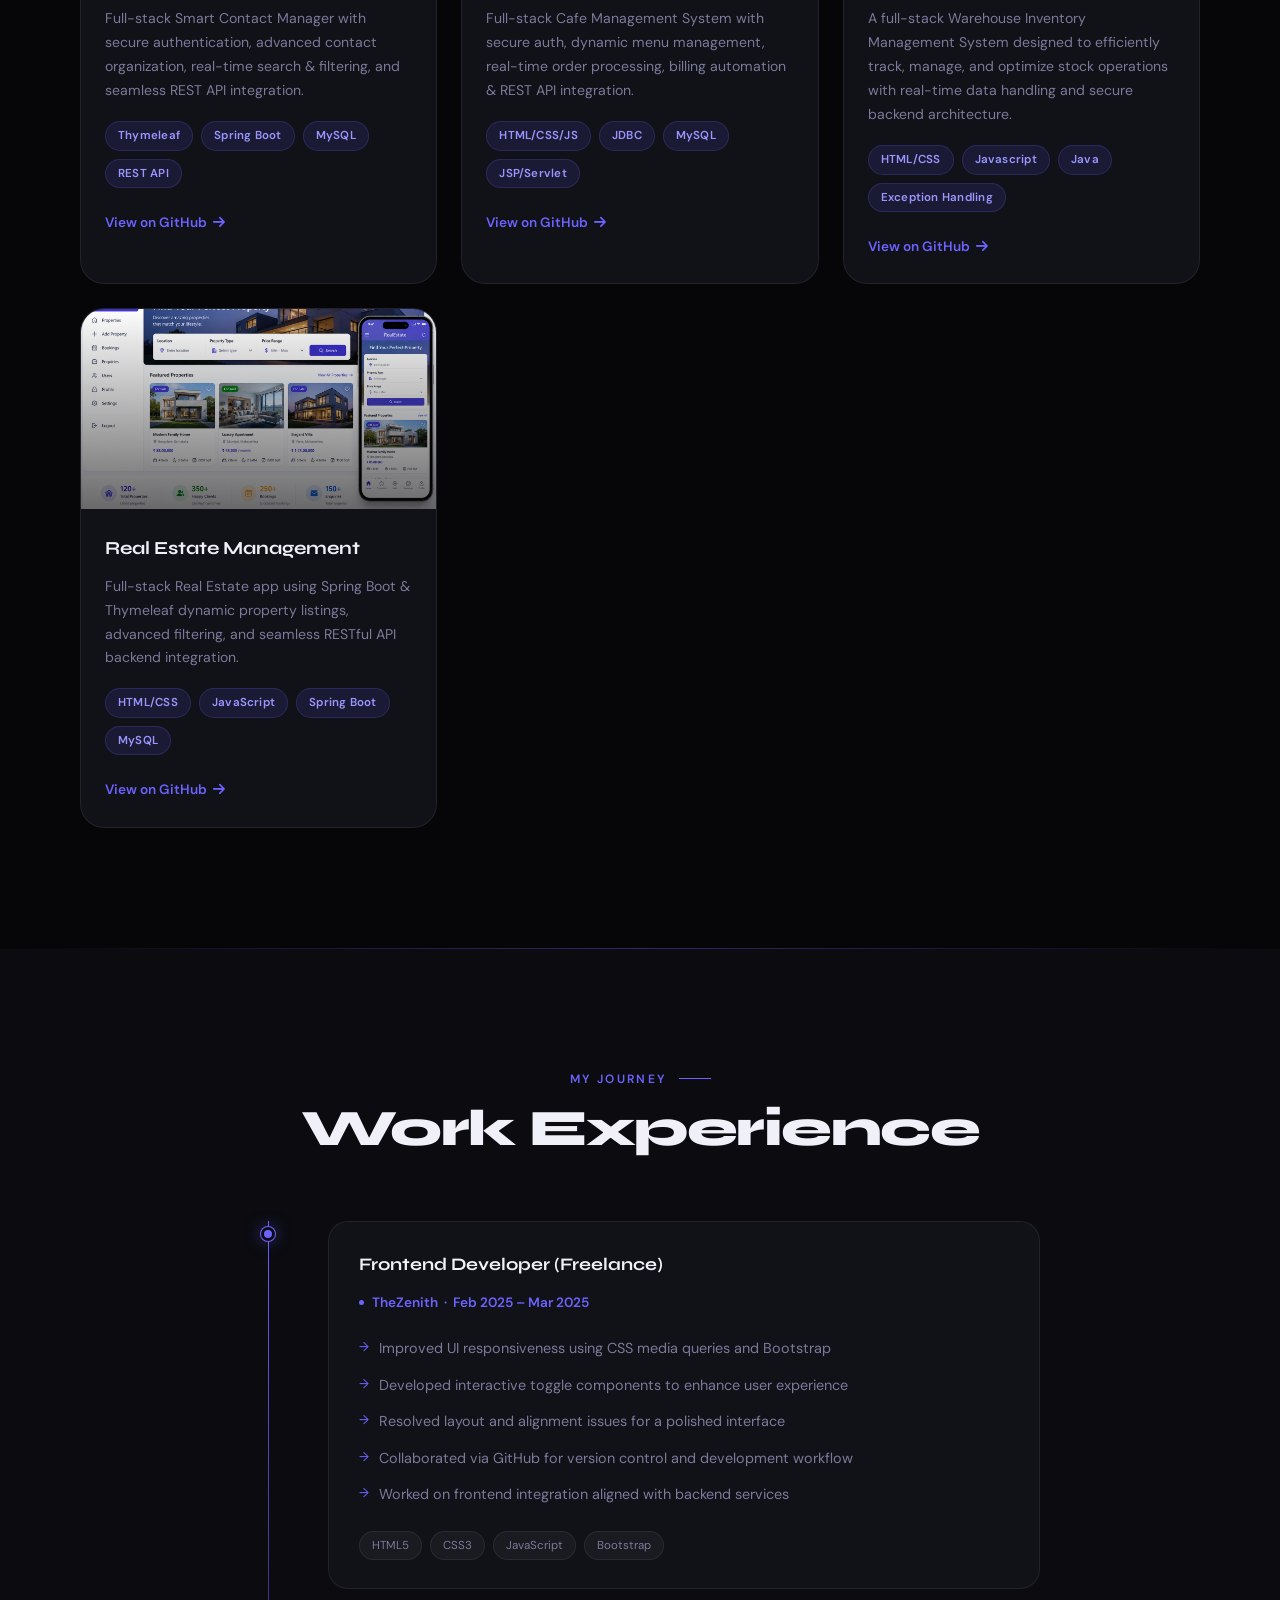
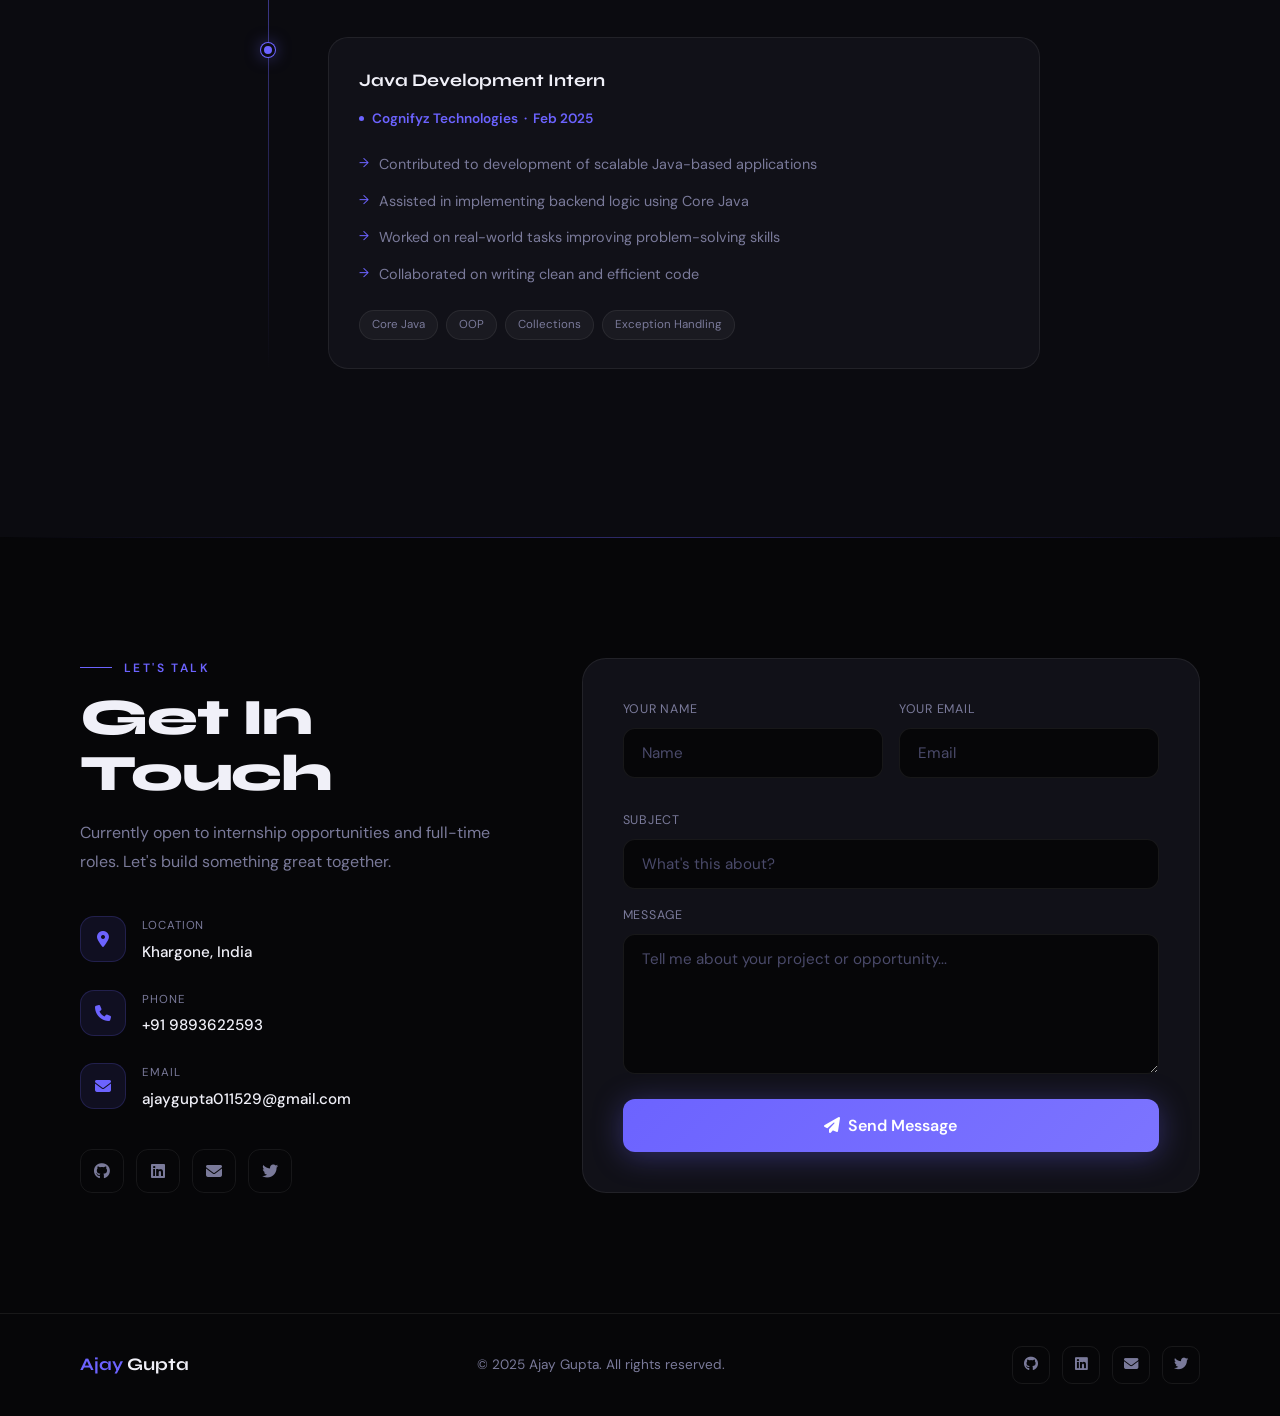
==== commit 6ab97034: "Latest updated portfolio" ====
--- a/index.html
+++ b/index.html
@@ -3,534 +3,1336 @@
 <head>
     <meta charset="UTF-8">
     <meta name="viewport" content="width=device-width, initial-scale=1.0">
-    <title>Ajay Gupta - Personal Portfolio</title>
-    <!-- Bootstrap CSS -->
-    <link href="https://cdn.jsdelivr.net/npm/bootstrap@5.3.0/dist/css/bootstrap.min.css" rel="stylesheet">
-    <!-- Font Awesome Icons -->
+    <title>Ajay Gupta — Java Developer</title>
+    <link href="https://fonts.googleapis.com/css2?family=Clash+Display:wght@400;500;600;700&family=Syne:wght@400;500;600;700;800&family=DM+Sans:ital,wght@0,300;0,400;0,500;1,300&display=swap" rel="stylesheet">
     <link rel="stylesheet" href="https://cdnjs.cloudflare.com/ajax/libs/font-awesome/6.4.0/css/all.min.css">
-    <!-- Google Fonts -->
-    <link href="https://fonts.googleapis.com/css2?family=Inter:wght@300;400;500;600;700&display=swap" rel="stylesheet">
-    <!-- Custom CSS -->
-    <link rel="stylesheet" href="styles.css">
+    <style>
+        :root {
+            --bg: #060608;
+            --bg2: #0b0b10;
+            --surface: #111118;
+            --surface2: #16161f;
+            --border: rgba(255,255,255,0.07);
+            --accent: #6c63ff;
+            --accent2: #ff6584;
+            --accent3: #43e97b;
+            --gold: #f5c842;
+            --text: #f0f0f8;
+            --muted: #7a7a9a;
+            --muted2: #4a4a6a;
+        }
+
+        *, *::before, *::after { margin: 0; padding: 0; box-sizing: border-box; }
+
+        html { scroll-behavior: smooth; overflow-x: hidden; }
+
+        body {
+            background: var(--bg);
+            color: var(--text);
+            font-family: 'DM Sans', sans-serif;
+            font-size: 16px;
+            line-height: 1.7;
+            overflow-x: hidden;
+        }
+
+
+
+        /* ─── NOISE OVERLAY ─── */
+        body::before {
+            content: '';
+            position: fixed; inset: 0; z-index: 0;
+            background-image: url("data:image/svg+xml,%3Csvg viewBox='0 0 200 200' xmlns='http://www.w3.org/2000/svg'%3E%3Cfilter id='n'%3E%3CfeTurbulence type='fractalNoise' baseFrequency='0.75' numOctaves='4' stitchTiles='stitch'/%3E%3C/filter%3E%3Crect width='100%25' height='100%25' filter='url(%23n)' opacity='0.04'/%3E%3C/svg%3E");
+            opacity: 0.5;
+            pointer-events: none;
+        }
+
+        /* ─── SCROLLBAR ─── */
+        ::-webkit-scrollbar { width: 4px; }
+        ::-webkit-scrollbar-track { background: var(--bg); }
+        ::-webkit-scrollbar-thumb { background: var(--accent); border-radius: 2px; }
+
+        /* ─── NAVBAR ─── */
+        .navbar {
+            position: fixed; top: 0; left: 0; right: 0; z-index: 1000;
+            padding: 20px 0;
+            transition: all 0.4s ease;
+        }
+        .navbar.scrolled {
+            background: rgba(6,6,8,0.85);
+            backdrop-filter: blur(20px);
+            padding: 14px 0;
+            border-bottom: 1px solid var(--border);
+        }
+        .nav-inner {
+            max-width: 1200px; margin: 0 auto;
+            padding: 0 40px;
+            display: flex; align-items: center; justify-content: space-between;
+        }
+        .nav-logo {
+            font-family: 'Syne', sans-serif;
+            font-size: 1.4rem;
+            font-weight: 800;
+            letter-spacing: -0.02em;
+            text-decoration: none;
+            color: var(--text);
+        }
+        .nav-logo span { color: var(--accent); }
+        .nav-links { display: flex; gap: 36px; list-style: none; }
+        .nav-links a {
+            text-decoration: none;
+            color: var(--muted);
+            font-size: 0.875rem;
+            font-weight: 500;
+            letter-spacing: 0.04em;
+            text-transform: uppercase;
+            transition: color 0.3s;
+            position: relative;
+        }
+        .nav-links a::after {
+            content: '';
+            position: absolute; bottom: -4px; left: 0; right: 0;
+            height: 1px; background: var(--accent);
+            transform: scaleX(0); transform-origin: right;
+            transition: transform 0.3s ease;
+        }
+        .nav-links a:hover { color: var(--text); }
+        .nav-links a:hover::after { transform: scaleX(1); transform-origin: left; }
+        .nav-cta {
+            padding: 10px 24px;
+            background: var(--accent);
+            color: white !important;
+            border-radius: 100px;
+            font-weight: 600 !important;
+            transition: all 0.3s !important;
+            box-shadow: 0 0 20px rgba(108,99,255,0.35);
+        }
+        .nav-cta:hover { background: #7c74ff !important; box-shadow: 0 0 32px rgba(108,99,255,0.6) !important; }
+        .nav-cta::after { display: none !important; }
+        .nav-hamburger { display: none; flex-direction: column; gap: 5px; background: none; border: none; cursor: pointer; }
+        .nav-hamburger span { display: block; width: 24px; height: 2px; background: var(--text); transition: all 0.3s; }
+
+        /* ─── SECTION BASE ─── */
+        section { position: relative; z-index: 1; }
+        .container { max-width: 1200px; margin: 0 auto; padding: 0 40px; }
+        .section-label {
+            font-size: 0.75rem;
+            font-weight: 600;
+            letter-spacing: 0.2em;
+            text-transform: uppercase;
+            color: var(--accent);
+            margin-bottom: 12px;
+            display: flex; align-items: center; gap: 12px;
+        }
+        .section-label::before {
+            content: '';
+            display: block; width: 32px; height: 1px;
+            background: var(--accent);
+        }
+        .section-title {
+            font-family: 'Syne', sans-serif;
+            font-size: clamp(2rem, 4vw, 3.5rem);
+            font-weight: 800;
+            line-height: 1.1;
+            letter-spacing: -0.03em;
+        }
+
+        /* ─── HERO ─── */
+        #home {
+            min-height: 100vh;
+            display: flex; align-items: center;
+            padding-top: 100px;
+            overflow: hidden;
+        }
+        .hero-grid {
+            display: grid;
+            grid-template-columns: 1fr 1fr;
+            gap: 80px;
+            align-items: center;
+            width: 100%;
+        }
+        .hero-eyebrow {
+            display: inline-flex; align-items: center; gap: 10px;
+            padding: 8px 16px;
+            border: 1px solid var(--border);
+            border-radius: 100px;
+            font-size: 0.8rem;
+            color: var(--muted);
+            margin-bottom: 28px;
+            background: rgba(108,99,255,0.05);
+            animation: fadeInUp 0.8s ease both;
+        }
+        .hero-eyebrow .dot {
+            width: 7px; height: 7px;
+            border-radius: 50%;
+            background: var(--accent3);
+            animation: pulse 2s infinite;
+        }
+        @keyframes pulse { 0%,100% { box-shadow: 0 0 0 0 rgba(67,233,123,0.4); } 50% { box-shadow: 0 0 0 6px rgba(67,233,123,0); } }
+        .hero-name {
+            font-family: 'Syne', sans-serif;
+            font-size: clamp(3rem, 6vw, 6rem);
+            font-weight: 800;
+            line-height: 1.0;
+            letter-spacing: -0.04em;
+            margin-bottom: 24px;
+            animation: fadeInUp 0.8s 0.1s ease both;
+        }
+        .hero-name .line1 { display: block; color: var(--text); }
+        .hero-name .line2 {
+            display: block;
+            background: linear-gradient(135deg, var(--accent), var(--accent2));
+            -webkit-background-clip: text;
+            -webkit-text-fill-color: transparent;
+        }
+        .hero-desc {
+            color: var(--muted);
+            font-size: 1.05rem;
+            max-width: 480px;
+            margin-bottom: 40px;
+            animation: fadeInUp 0.8s 0.2s ease both;
+            line-height: 1.8;
+        }
+        .hero-actions {
+            display: flex; gap: 16px; flex-wrap: wrap;
+            animation: fadeInUp 0.8s 0.3s ease both;
+            margin-bottom: 52px;
+        }
+        .btn-primary-custom {
+            display: inline-flex; align-items: center; gap: 8px;
+            padding: 14px 32px;
+            background: var(--accent);
+            color: white;
+            text-decoration: none;
+            border-radius: 100px;
+            font-weight: 600;
+            font-size: 0.95rem;
+            transition: all 0.3s;
+            box-shadow: 0 0 30px rgba(108,99,255,0.4);
+            position: relative; overflow: hidden;
+        }
+        .btn-primary-custom::before {
+            content: '';
+            position: absolute; inset: 0;
+            background: linear-gradient(135deg, rgba(255,255,255,0.15), transparent);
+            opacity: 0; transition: opacity 0.3s;
+        }
+        .btn-primary-custom:hover { transform: translateY(-2px); box-shadow: 0 8px 40px rgba(108,99,255,0.55); }
+        .btn-primary-custom:hover::before { opacity: 1; }
+        .btn-secondary-custom {
+            display: inline-flex; align-items: center; gap: 8px;
+            padding: 14px 32px;
+            border: 1px solid var(--border);
+            color: var(--text);
+            text-decoration: none;
+            border-radius: 100px;
+            font-weight: 500;
+            font-size: 0.95rem;
+            transition: all 0.3s;
+            background: transparent;
+        }
+        .btn-secondary-custom:hover { border-color: var(--accent); background: rgba(108,99,255,0.08); transform: translateY(-2px); }
+        .hero-socials {
+            display: flex; gap: 16px;
+            animation: fadeInUp 0.8s 0.4s ease both;
+        }
+        .hero-socials a {
+            width: 44px; height: 44px;
+            border: 1px solid var(--border);
+            border-radius: 12px;
+            display: flex; align-items: center; justify-content: center;
+            color: var(--muted);
+            text-decoration: none;
+            font-size: 1rem;
+            transition: all 0.3s;
+            background: rgba(255,255,255,0.02);
+        }
+        .hero-socials a:hover { border-color: var(--accent); color: var(--accent); background: rgba(108,99,255,0.1); transform: translateY(-3px); }
+        .hero-visual {
+            display: flex; justify-content: center;
+            animation: fadeInRight 1s 0.2s ease both;
+            position: relative;
+        }
+        .hero-img-wrap {
+            position: relative;
+            width: 380px; height: 460px;
+        }
+        .hero-img-wrap::before {
+            content: '';
+            position: absolute;
+            inset: -2px;
+            background: linear-gradient(135deg, var(--accent), var(--accent2), var(--accent3));
+            border-radius: 32px;
+            z-index: 0;
+            animation: borderRotate 4s linear infinite;
+        }
+        .hero-img-wrap::after {
+            content: '';
+            position: absolute;
+            inset: 0;
+            background: var(--bg);
+            border-radius: 30px;
+            z-index: 1;
+        }
+        @keyframes borderRotate { 0% { filter: hue-rotate(0deg); } 100% { filter: hue-rotate(360deg); } }
+        .hero-img-wrap img {
+            position: absolute; inset: 6px;
+            width: calc(100% - 12px);
+            height: calc(100% - 12px);
+            object-fit: cover;
+            border-radius: 26px;
+            z-index: 2;
+        }
+        .hero-badge {
+            position: absolute;
+            background: var(--surface);
+            border: 1px solid var(--border);
+            border-radius: 16px;
+            padding: 12px 18px;
+            display: flex; align-items: center; gap: 10px;
+            z-index: 3;
+            backdrop-filter: blur(10px);
+        }
+        .hero-badge.b1 { bottom: -20px; left: -30px; }
+        .hero-badge.b2 { top: 30px; right: -30px; }
+        .hero-badge .badge-icon { font-size: 1.4rem; }
+        .hero-badge .badge-text { font-size: 0.78rem; font-weight: 600; line-height: 1.3; }
+        .hero-badge .badge-sub { color: var(--muted); font-size: 0.7rem; font-weight: 400; }
+        .hero-stats {
+            display: flex; gap: 32px;
+            animation: fadeInUp 0.8s 0.5s ease both;
+            margin-top: 52px;
+            padding-top: 32px;
+            border-top: 1px solid var(--border);
+        }
+        .stat-item { text-align: left; }
+        .stat-num {
+            font-family: 'Syne', sans-serif;
+            font-size: 1.8rem;
+            font-weight: 800;
+            color: var(--text);
+            letter-spacing: -0.03em;
+        }
+        .stat-num span { color: var(--accent); }
+        .stat-label { font-size: 0.75rem; color: var(--muted); text-transform: uppercase; letter-spacing: 0.08em; margin-top: 2px; }
+
+        /* ─── FLOATING ORBS ─── */
+        .orb {
+            position: absolute;
+            border-radius: 50%;
+            filter: blur(80px);
+            pointer-events: none;
+            animation: orbFloat 8s ease-in-out infinite;
+        }
+        .orb1 { width: 400px; height: 400px; background: rgba(108,99,255,0.12); top: -100px; right: -100px; }
+        .orb2 { width: 300px; height: 300px; background: rgba(255,101,132,0.08); bottom: -50px; left: -80px; animation-delay: -3s; }
+        @keyframes orbFloat { 0%,100% { transform: translateY(0) scale(1); } 50% { transform: translateY(-30px) scale(1.05); } }
+
+        /* ─── SCROLL INDICATOR ─── */
+        .scroll-indicator {
+            position: absolute; bottom: 40px; left: 50%;
+            transform: translateX(-50%);
+            display: flex; flex-direction: column; align-items: center; gap: 8px;
+            color: var(--muted); font-size: 0.75rem;
+            letter-spacing: 0.1em; text-transform: uppercase;
+            animation: fadeIn 1s 1s both;
+        }
+        .scroll-line {
+            width: 1px; height: 48px;
+            background: linear-gradient(to bottom, var(--accent), transparent);
+            animation: scrollPulse 2s infinite;
+        }
+        @keyframes scrollPulse { 0%,100% { opacity: 1; } 50% { opacity: 0.3; } }
+
+        /* ─── ABOUT ─── */
+        #about { padding: 120px 0; }
+        .about-grid {
+            display: grid;
+            grid-template-columns: 1fr 1.2fr;
+            gap: 80px;
+            align-items: center;
+        }
+        .about-img-wrap {
+            position: relative;
+        }
+        .about-img-wrap img {
+            width: 100%;
+            border-radius: 24px;
+            object-fit: cover;
+            aspect-ratio: 4/5;
+        }
+        .about-img-overlay {
+            position: absolute;
+            inset: 0;
+            background: linear-gradient(135deg, rgba(108,99,255,0.15), transparent);
+            border-radius: 24px;
+        }
+        .about-card {
+            position: absolute;
+            background: rgba(11,11,16,0.9);
+            backdrop-filter: blur(20px);
+            border: 1px solid var(--border);
+            border-radius: 12px;
+            padding: 10px 14px;
+        }
+        .about-card.c1 { bottom: 20px; right: -16px; }
+        .about-card.c2 { top: 20px; left: -16px; }
+        .about-card-num {
+            font-family: 'Syne', sans-serif;
+            font-size: 1.1rem;
+            font-weight: 800;
+            color: var(--accent);
+        }
+        .about-card-label { font-size: 0.65rem; color: var(--muted); }
+        @media (max-width: 640px) {
+            .about-card { padding: 7px 10px; border-radius: 9px; }
+            .about-card-num { font-size: 0.85rem; }
+            .about-card-label { font-size: 0.58rem; }
+            .about-card.c1 { bottom: 10px; right: 6px; }
+            .about-card.c2 { top: 10px; left: 6px; }
+        }
+        .about-content .section-title { margin-bottom: 20px; }
+        .about-lead {
+            font-size: 1.05rem;
+            color: var(--muted);
+            margin-bottom: 16px;
+            line-height: 1.9;
+        }
+        .about-details {
+            display: grid;
+            grid-template-columns: 1fr 1fr;
+            gap: 12px;
+            margin: 28px 0 32px;
+        }
+        .detail-item {
+            display: flex; align-items: flex-start; gap: 10px;
+            padding: 12px;
+            background: var(--surface);
+            border: 1px solid var(--border);
+            border-radius: 12px;
+        }
+        .detail-item i { color: var(--accent); margin-top: 3px; font-size: 0.9rem; }
+        .detail-label { font-size: 0.7rem; color: var(--muted); text-transform: uppercase; letter-spacing: 0.06em; margin-bottom: 2px; }
+        .detail-val { font-size: 0.85rem; font-weight: 500; }
+
+        /* ─── SKILLS ─── */
+        #skills { padding: 120px 0; background: var(--bg2); }
+        .skills-header { text-align: center; margin-bottom: 64px; }
+        .skills-header .section-label { justify-content: center; }
+        .skills-header .section-label::before { display: none; }
+        .skills-header .section-label::after { content: ''; display: block; width: 32px; height: 1px; background: var(--accent); }
+        .skills-grid {
+            display: grid;
+            grid-template-columns: repeat(4, 1fr);
+            gap: 20px;
+        }
+        .skill-card {
+            background: var(--surface);
+            border: 1px solid var(--border);
+            border-radius: 20px;
+            padding: 28px 24px;
+            text-align: center;
+            transition: all 0.4s cubic-bezier(0.175, 0.885, 0.32, 1.275);
+            position: relative;
+            overflow: hidden;
+        }
+        .skill-card::before {
+            content: '';
+            position: absolute;
+            top: 0; left: 0; right: 0; height: 2px;
+            background: linear-gradient(90deg, var(--accent), var(--accent2));
+            transform: scaleX(0);
+            transition: transform 0.4s ease;
+        }
+        .skill-card:hover { transform: translateY(-8px); border-color: rgba(108,99,255,0.3); box-shadow: 0 20px 60px rgba(0,0,0,0.4), 0 0 0 1px rgba(108,99,255,0.1); }
+        .skill-card:hover::before { transform: scaleX(1); }
+        .skill-icon { font-size: 2.2rem; color: var(--accent); margin-bottom: 14px; display: block; }
+        .skill-name { font-family: 'Syne', sans-serif; font-weight: 700; font-size: 1rem; margin-bottom: 14px; }
+        .skill-bar-wrap {
+            width: 100%;
+            height: 4px;
+            background: var(--surface2);
+            border-radius: 2px;
+            overflow: visible;
+            position: relative;
+        }
+        .skill-bar {
+            height: 100%;
+            border-radius: 2px;
+            background: linear-gradient(90deg, var(--accent), var(--accent2));
+            position: relative;
+            transition: width 1.2s cubic-bezier(0.16, 1, 0.3, 1);
+            width: 0;
+        }
+        .skill-bar::after {
+            content: '';
+            position: absolute;
+            right: 0; top: 50%;
+            transform: translateY(-50%);
+            width: 8px; height: 8px;
+            border-radius: 50%;
+            background: white;
+            box-shadow: 0 0 8px var(--accent);
+        }
+        .skill-pct { font-size: 0.75rem; color: var(--muted); margin-top: 8px; }
+
+        /* ─── PROJECTS ─── */
+        #projects { padding: 120px 0; }
+        .projects-header { margin-bottom: 64px; }
+        .projects-grid {
+            display: grid;
+            grid-template-columns: repeat(3, 1fr);
+            gap: 24px;
+        }
+        .project-card {
+            background: var(--surface);
+            border: 1px solid var(--border);
+            border-radius: 24px;
+            overflow: hidden;
+            transition: all 0.4s ease;
+            position: relative;
+            group: true;
+        }
+        .project-card:hover { transform: translateY(-8px); border-color: rgba(108,99,255,0.3); box-shadow: 0 24px 80px rgba(0,0,0,0.5); }
+        .project-img {
+            width: 100%; height: 200px;
+            object-fit: cover;
+            display: block;
+            transition: transform 0.5s ease;
+        }
+        .project-card:hover .project-img { transform: scale(1.05); }
+        .project-img-wrap { overflow: hidden; position: relative; }
+        .project-img-overlay {
+            position: absolute; inset: 0;
+            background: linear-gradient(to bottom, transparent, rgba(6,6,8,0.6));
+        }
+        .project-body { padding: 24px; }
+        .project-title { font-family: 'Syne', sans-serif; font-size: 1.15rem; font-weight: 700; margin-bottom: 10px; }
+        .project-desc { color: var(--muted); font-size: 0.88rem; line-height: 1.7; margin-bottom: 18px; }
+        .project-tags { display: flex; flex-wrap: wrap; gap: 8px; margin-bottom: 20px; }
+        .tag {
+            padding: 4px 12px;
+            background: rgba(108,99,255,0.12);
+            border: 1px solid rgba(108,99,255,0.2);
+            border-radius: 100px;
+            font-size: 0.72rem;
+            font-weight: 600;
+            color: #9b96ff;
+            letter-spacing: 0.02em;
+        }
+        .project-link {
+            display: inline-flex; align-items: center; gap: 6px;
+            color: var(--accent);
+            text-decoration: none;
+            font-size: 0.85rem;
+            font-weight: 600;
+            transition: gap 0.3s;
+        }
+        .project-link:hover { gap: 10px; }
+
+        /* ─── EXPERIENCE ─── */
+        #experience { padding: 120px 0; background: var(--bg2); }
+        .exp-header { text-align: center; margin-bottom: 64px; }
+        .exp-header .section-label { justify-content: center; }
+        .exp-header .section-label::before { display: none; }
+        .exp-header .section-label::after { content: ''; display: block; width: 32px; height: 1px; background: var(--accent); }
+        .timeline {
+            position: relative;
+            max-width: 800px;
+            margin: 0 auto;
+        }
+        .timeline::before {
+            content: '';
+            position: absolute;
+            left: 28px; top: 0; bottom: 0;
+            width: 1px;
+            background: linear-gradient(to bottom, var(--accent), transparent);
+        }
+        .tl-item {
+            display: flex; gap: 32px;
+            margin-bottom: 48px;
+            animation: fadeInUp 0.6s ease both;
+        }
+        .tl-marker-wrap {
+            flex-shrink: 0;
+            width: 56px;
+            display: flex; justify-content: center;
+        }
+        .tl-marker {
+            width: 14px; height: 14px;
+            border-radius: 50%;
+            background: var(--accent);
+            border: 3px solid var(--bg2);
+            box-shadow: 0 0 0 1px var(--accent), 0 0 16px rgba(108,99,255,0.5);
+            margin-top: 6px;
+            flex-shrink: 0;
+        }
+        .tl-content {
+            background: var(--surface);
+            border: 1px solid var(--border);
+            border-radius: 20px;
+            padding: 28px 30px;
+            flex: 1;
+            transition: all 0.3s;
+        }
+        .tl-content:hover { border-color: rgba(108,99,255,0.3); box-shadow: 0 8px 40px rgba(0,0,0,0.3); }
+        .tl-role { font-family: 'Syne', sans-serif; font-size: 1.1rem; font-weight: 700; margin-bottom: 6px; }
+        .tl-company {
+            display: inline-flex; align-items: center; gap: 8px;
+            font-size: 0.85rem; color: var(--accent); font-weight: 600;
+            margin-bottom: 16px;
+        }
+        .tl-company .dot { width: 5px; height: 5px; border-radius: 50%; background: var(--accent); }
+        .tl-points { list-style: none; }
+        .tl-points li {
+            padding: 6px 0;
+            color: var(--muted);
+            font-size: 0.9rem;
+            padding-left: 20px;
+            position: relative;
+        }
+        .tl-points li::before {
+            content: '→';
+            position: absolute; left: 0;
+            color: var(--accent);
+            font-size: 0.8rem;
+        }
+        .tl-tags { display: flex; flex-wrap: wrap; gap: 8px; margin-top: 18px; }
+        .tl-tag {
+            padding: 4px 12px;
+            background: rgba(255,255,255,0.04);
+            border: 1px solid var(--border);
+            border-radius: 100px;
+            font-size: 0.72rem;
+            color: var(--muted);
+        }
+
+        /* ─── CONTACT ─── */
+        #contact { padding: 120px 0; }
+        .contact-wrap {
+            display: grid;
+            grid-template-columns: 1fr 1.4fr;
+            gap: 60px;
+            align-items: start;
+        }
+        .contact-info-col .section-title { margin-bottom: 16px; }
+        .contact-desc { color: var(--muted); margin-bottom: 40px; font-size: 1rem; line-height: 1.8; }
+        .contact-item {
+            display: flex; gap: 16px; align-items: flex-start;
+            margin-bottom: 24px;
+        }
+        .contact-icon {
+            width: 46px; height: 46px;
+            background: rgba(108,99,255,0.1);
+            border: 1px solid rgba(108,99,255,0.2);
+            border-radius: 14px;
+            display: flex; align-items: center; justify-content: center;
+            color: var(--accent);
+            font-size: 1rem;
+            flex-shrink: 0;
+        }
+        .contact-item-label { font-size: 0.72rem; color: var(--muted); text-transform: uppercase; letter-spacing: 0.08em; margin-bottom: 4px; }
+        .contact-item-val { font-size: 0.95rem; font-weight: 500; }
+        .contact-item-val a { color: var(--text); text-decoration: none; transition: color 0.3s; }
+        .contact-item-val a:hover { color: var(--accent); }
+        .contact-socials { display: flex; gap: 12px; margin-top: 36px; }
+        .contact-socials a {
+            width: 44px; height: 44px;
+            border: 1px solid var(--border);
+            border-radius: 12px;
+            display: flex; align-items: center; justify-content: center;
+            color: var(--muted);
+            text-decoration: none;
+            transition: all 0.3s;
+        }
+        .contact-socials a:hover { border-color: var(--accent); color: var(--accent); background: rgba(108,99,255,0.1); transform: translateY(-3px); }
+
+        /* Contact Form */
+        .contact-form-wrap {
+            background: var(--surface);
+            border: 1px solid var(--border);
+            border-radius: 24px;
+            padding: 40px;
+        }
+        .form-row { display: grid; grid-template-columns: 1fr 1fr; gap: 16px; margin-bottom: 16px; }
+        .form-group { margin-bottom: 16px; }
+        .form-group label { font-size: 0.78rem; color: var(--muted); text-transform: uppercase; letter-spacing: 0.06em; display: block; margin-bottom: 8px; }
+        .form-control {
+            width: 100%;
+            padding: 14px 18px;
+            background: var(--bg);
+            border: 1px solid var(--border);
+            border-radius: 12px;
+            color: var(--text);
+            font-family: 'DM Sans', sans-serif;
+            font-size: 0.95rem;
+            transition: all 0.3s;
+            outline: none;
+        }
+        .form-control:focus { border-color: var(--accent); box-shadow: 0 0 0 3px rgba(108,99,255,0.12); }
+        .form-control::placeholder { color: var(--muted2); }
+        textarea.form-control { resize: vertical; min-height: 140px; }
+        .form-submit {
+            width: 100%;
+            padding: 16px;
+            background: linear-gradient(135deg, var(--accent), #7c74ff);
+            color: white;
+            border: none;
+            border-radius: 12px;
+            font-family: 'DM Sans', sans-serif;
+            font-size: 1rem;
+            font-weight: 600;
+            cursor: pointer;
+            transition: all 0.3s;
+            margin-top: 8px;
+            display: flex; align-items: center; justify-content: center; gap: 8px;
+            box-shadow: 0 4px 30px rgba(108,99,255,0.35);
+        }
+        .form-submit:hover { transform: translateY(-2px); box-shadow: 0 8px 40px rgba(108,99,255,0.5); }
+
+        /* ─── FOOTER ─── */
+        footer {
+            background: var(--bg);
+            border-top: 1px solid var(--border);
+            padding: 32px 0;
+        }
+        .footer-inner {
+            display: flex; align-items: center; justify-content: space-between;
+        }
+        .footer-brand { font-family: 'Syne', sans-serif; font-weight: 700; font-size: 1.1rem; }
+        .footer-brand span { color: var(--accent); }
+        .footer-copy { color: var(--muted); font-size: 0.85rem; }
+        .footer-socials { display: flex; gap: 12px; }
+        .footer-socials a {
+            width: 38px; height: 38px;
+            border: 1px solid var(--border);
+            border-radius: 10px;
+            display: flex; align-items: center; justify-content: center;
+            color: var(--muted);
+            text-decoration: none;
+            font-size: 0.9rem;
+            transition: all 0.3s;
+        }
+        .footer-socials a:hover { border-color: var(--accent); color: var(--accent); }
+
+        /* ─── ANIMATIONS ─── */
+        @keyframes fadeInUp {
+            from { opacity: 0; transform: translateY(30px); }
+            to { opacity: 1; transform: translateY(0); }
+        }
+        @keyframes fadeInRight {
+            from { opacity: 0; transform: translateX(40px); }
+            to { opacity: 1; transform: translateX(0); }
+        }
+        @keyframes fadeIn {
+            from { opacity: 0; }
+            to { opacity: 1; }
+        }
+        .reveal {
+            opacity: 0; transform: translateY(40px);
+            transition: all 0.7s cubic-bezier(0.16, 1, 0.3, 1);
+        }
+        .reveal.visible { opacity: 1; transform: none; }
+
+        /* ─── MOBILE NAV ─── */
+        @media (max-width: 900px) {
+            .nav-hamburger { display: flex; }
+            .nav-links-wrap {
+                position: fixed; inset: 0; top: 0;
+                background: rgba(6,6,8,0.97);
+                backdrop-filter: blur(20px);
+                display: flex; flex-direction: column;
+                align-items: center; justify-content: center;
+                transform: translateX(100%);
+                transition: transform 0.4s cubic-bezier(0.76, 0, 0.24, 1);
+                z-index: 999;
+            }
+            .nav-links-wrap.open { transform: none; }
+            .nav-links { flex-direction: column; gap: 28px; text-align: center; }
+            .nav-links a { font-size: 1.5rem; }
+            .nav-close {
+                position: absolute; top: 24px; right: 24px;
+                font-size: 1.5rem; color: var(--muted);
+                cursor: pointer; background: none; border: none; font-family: inherit;
+            }
+        }
+
+        /* ─── RESPONSIVE ─── */
+        @media (max-width: 1024px) {
+            .hero-grid { grid-template-columns: 1fr; gap: 40px; text-align: center; }
+            .hero-actions { justify-content: center; }
+            .hero-socials { justify-content: center; }
+            .hero-stats { justify-content: center; }
+            .hero-desc { margin: 0 auto 40px; }
+            .hero-visual { display: flex; justify-content: center; order: -1; }
+            .hero-img-wrap { width: 260px; height: 320px; }
+            .about-grid { grid-template-columns: 1fr; }
+            .about-img-wrap { display: block; max-width: 340px; margin: 0 auto 40px; }
+            .about-card.c1 { right: -10px; }
+            .about-card.c2 { left: -10px; }
+            .skills-grid { grid-template-columns: repeat(2, 1fr); }
+            .projects-grid { grid-template-columns: repeat(2, 1fr); }
+        }
+        @media (max-width: 640px) {
+            .container { padding: 0 16px; }
+            .nav-inner { padding: 0 16px; }
+            #home { padding-top: 80px; }
+            section { padding: 70px 0; }
+            .hero-visual { display: flex; justify-content: center; order: -1; }
+            .hero-img-wrap { width: 200px; height: 250px; }
+            .hero-badge.b1 { bottom: -14px; left: -8px; padding: 8px 12px; }
+            .hero-badge.b2 { top: 14px; right: -8px; padding: 8px 12px; }
+            .hero-badge .badge-icon { font-size: 1rem; }
+            .hero-badge .badge-text { font-size: 0.7rem; }
+            .skills-grid { grid-template-columns: 1fr 1fr; gap: 12px; }
+            .skill-card { padding: 18px 12px; }
+            .projects-grid { grid-template-columns: 1fr; }
+            .project-img { height: 180px; }
+            .contact-wrap { grid-template-columns: 1fr; }
+            .contact-form-wrap { padding: 22px 16px; }
+            .form-row { grid-template-columns: 1fr; }
+            .footer-inner { flex-direction: column; gap: 16px; text-align: center; }
+            .about-details { grid-template-columns: 1fr; }
+            .about-img-wrap { max-width: 260px; }
+            .hero-stats { gap: 20px; }
+            .stat-num { font-size: 1.4rem; }
+        }
+
+        /* ─── GLOW LINES ─── */
+        .glow-line {
+            height: 1px;
+            background: linear-gradient(90deg, transparent, var(--accent), transparent);
+            opacity: 0.4;
+            margin: 0;
+        }
+    </style>
 </head>
 <body>
-    <!-- Navigation -->
-    <nav class="navbar navbar-expand-lg navbar-light fixed-top navbar-custom">
-        <div class="container">
-            <a class="navbar-brand fw-bold" href="#home">
-                <span class="text-primary">Ajay</span> Gupta
-            </a>
-            <button class="navbar-toggler" type="button" data-bs-toggle="collapse" data-bs-target="#navbarNav">
-                <span class="navbar-toggler-icon"></span>
-            </button>
-            <div class="collapse navbar-collapse" id="navbarNav">
-                <ul class="navbar-nav ms-auto">
-                    <li class="nav-item">
-                        <a class="nav-link" href="#home">Home</a>
-                    </li>
-                    <li class="nav-item">
-                        <a class="nav-link" href="#about">About</a>
-                    </li>
-                    <li class="nav-item">
-                        <a class="nav-link" href="#skills">Skills</a>
-                    </li>
-                    <li class="nav-item">
-                        <a class="nav-link" href="#projects">Projects</a>
-                    </li>
-                    <li class="nav-item">
-                        <a class="nav-link" href="#experience">Experience</a>
-                    </li>
-                    <li class="nav-item">
-                        <a class="nav-link" href="#contact">Contact</a>
-                    </li>
-                </ul>
-            </div>
+
+<!-- Navbar -->
+<nav class="navbar" id="navbar">
+    <div class="nav-inner">
+        <a href="#home" class="nav-logo"><span>Ajay</span> Gupta</a>
+        <div class="nav-links-wrap" id="navWrap">
+            <button class="nav-close" id="navClose">✕</button>
+            <ul class="nav-links">
+                <li><a href="#home" onclick="closeNav()">Home</a></li>
+                <li><a href="#about" onclick="closeNav()">About</a></li>
+                <li><a href="#skills" onclick="closeNav()">Skills</a></li>
+                <li><a href="#projects" onclick="closeNav()">Projects</a></li>
+                <li><a href="#experience" onclick="closeNav()">Experience</a></li>
+                <li><a href="#contact" class="nav-cta" onclick="closeNav()">Contact</a></li>
+            </ul>
         </div>
-    </nav>
-   
-
-    <!-- Hero Section -->
-    <section id="home" class="hero-section">
-        <div class="container">
-            <div class="row align-items-center min-vh-100">
-                <div class="col-lg-6 text-center text-lg-start">
-                    <div class="hero-content">
-                        <h1 class="display-4 fw-bold mb-4 animate-fade-in">
-                            Hi, I'm <span class="text-primary">Ajay Gupta</span>
-                        </h1>
-                        <p class="lead mb-4 text-muted animate-fade-in-delay">
-                            I’m a passionate and driven Java Developer with a strong foundation in backend and full-stack development.
-I specialize in crafting high-performance web applications using Java, Spring Boot, and MySQL.
-
-                        </p>
-                        <div class="mb-4 animate-fade-in-delay-2">
-                            <a href="#projects" class="btn btn-primary btn-lg me-3 mb-2">View My Work</a>
-                            <a href="#contact" class="btn btn-outline-primary btn-lg mb-2">Get In Touch</a>
+        <button class="nav-hamburger" id="navOpen" onclick="openNav()">
+            <span></span><span></span><span></span>
+        </button>
+    </div>
+</nav>
+
+<!-- ══════════════════════════ HERO ══════════════════════════ -->
+<section id="home">
+    <div class="orb orb1"></div>
+    <div class="orb orb2"></div>
+    <div class="container">
+        <div class="hero-grid">
+            <div class="hero-left">
+                <div class="hero-eyebrow">
+                    <span class="dot"></span>
+                    Available for opportunities
+                </div>
+                <h1 class="hero-name">
+                    <span class="line1">Ajay</span>
+                    <span class="line2">Gupta</span>
+                </h1>
+                <p class="hero-desc">
+                    Java Full Stack Developer crafting high-performance web applications with Spring Boot, Hibernate & RESTful APIs. Turning complex problems into elegant solutions.
+                </p>
+                <div class="hero-actions">
+                    <a href="#projects" class="btn-primary-custom">
+                        <i class="fas fa-rocket"></i> View My Work
+                    </a>
+                    <a href="assets/resume/Ajay_Gupta_Resume.pdf" download class="btn-secondary-custom">
+                        <i class="fas fa-download"></i> Resume
+                    </a>
+                </div>
+                <div class="hero-socials">
+                    <a href="https://github.com/Ajayyygupta" target="_blank" title="GitHub"><i class="fab fa-github"></i></a>
+                    <a href="https://www.linkedin.com/in/ajay-gupta-0051452a6" target="_blank" title="LinkedIn"><i class="fab fa-linkedin"></i></a>
+                    <a href="mailto:ajaygupta011529@gmail.com" title="Email"><i class="fas fa-envelope"></i></a>
+                    <a href="#" title="Twitter"><i class="fab fa-twitter"></i></a>
+                </div>
+                <div class="hero-stats">
+                    <div class="stat-item">
+                        <div class="stat-num">4<span>+</span></div>
+                        <div class="stat-label">Projects</div>
+                    </div>
+                    <div class="stat-item">
+                        <div class="stat-num">2<span>+</span></div>
+                        <div class="stat-label">Internships</div>
+                    </div>
+                    <div class="stat-item">
+                        <div class="stat-num">8<span>+</span></div>
+                        <div class="stat-label">Technologies</div>
+                    </div>
+                </div>
+            </div>
+            <div class="hero-visual">
+                <div class="hero-img-wrap">
+                    <img src="Screenshot_20250708-001141~2.png" alt="Ajay Gupta">
+                    <div class="hero-badge b1">
+                        <span class="badge-icon">☕</span>
+                        <div class="badge-text">
+                            Spring Boot<br>
+                            <span class="badge-sub">Backend Expert</span>
                         </div>
-                        <div class="social-links animate-fade-in-delay-3">
-                            <a href="#" class="me-3"><i class="fab fa-github"></i></a>
-                            <a href="#" class="me-3"><i class="fab fa-linkedin"></i></a>
-                            <a href="#" class="me-3"><i class="fas fa-envelope"></i></a>
-                            <a href="#" class="me-3"><i class="fab fa-twitter"></i></a>
+                    </div>
+                    <div class="hero-badge b2">
+                        <span class="badge-icon">🚀</span>
+                        <div class="badge-text">
+                            Full Stack<br>
+                            <span class="badge-sub">Java Developer</span>
                         </div>
                     </div>
                 </div>
-                <div class="col-lg-6 text-center">
-                    <div class="hero-image animate-float">
-                        <img src="Screenshot_20250708-001141~2.png" 
-                             alt="Profile" class="img-fluid rounded-circle shadow-lg profile-img">
-                    </div>
-                </div>
             </div>
         </div>
-        <div class="scroll-indicator">
-            <i class="fas fa-chevron-down"></i>
+    </div>
+    <div class="scroll-indicator">
+        <span>Scroll</span>
+        <div class="scroll-line"></div>
+    </div>
+</section>
+
+<div class="glow-line"></div>
+
+<!-- ══════════════════════════ ABOUT ══════════════════════════ -->
+<section id="about">
+    <div class="container">
+        <div class="about-grid">
+            <div class="about-img-wrap reveal">
+                <img src="assets/images/profile.png" alt="About Ajay">
+                <div class="about-img-overlay"></div>
+                <div class="about-card c1">
+                    <div class="about-card-num">B.Tech</div>
+                    <div class="about-card-label">Computer Science</div>
+                </div>
+                <div class="about-card c2">
+                    <div class="about-card-num">2026</div>
+                    <div class="about-card-label">Graduating Year</div>
+                </div>
+            </div>
+            <div class="about-content reveal">
+                <div class="section-label">About Me</div>
+                <h2 class="section-title">Crafting Backend<br>Experiences That Scale</h2>
+                <p class="about-lead">
+                    Final-year B.Tech Computer Science student and Java Full Stack Developer focused on building secure, scalable, real-world web applications.
+                </p>
+                <p class="about-lead">
+                    I specialize in backend development using Spring Boot, Hibernate, and RESTful APIs — with hands-on experience designing clean architectures and efficient database systems.
+                </p>
+                <div class="about-details">
+                    <div class="detail-item">
+                        <i class="fas fa-map-marker-alt"></i>
+                        <div>
+                            <div class="detail-label">Location</div>
+                            <div class="detail-val">Khargone, Indore</div>
+                        </div>
+                    </div>
+                    <div class="detail-item">
+                        <i class="fas fa-envelope"></i>
+                        <div>
+                            <div class="detail-label">Email</div>
+                            <div class="detail-val" style="font-size:0.78rem">ajaygupta011529@gmail.com</div>
+                        </div>
+                    </div>
+                    <div class="detail-item">
+                        <i class="fas fa-phone"></i>
+                        <div>
+                            <div class="detail-label">Phone</div>
+                            <div class="detail-val">+91 9893622593</div>
+                        </div>
+                    </div>
+                    <div class="detail-item">
+                        <i class="fas fa-birthday-cake"></i>
+                        <div>
+                            <div class="detail-label">DOB</div>
+                            <div class="detail-val">Sept 15, 2003</div>
+                        </div>
+                    </div>
+                </div>
+                <a href="assets/resume/Ajay_Gupta_Resume.pdf" download class="btn-primary-custom" style="display:inline-flex">
+                    <i class="fas fa-download"></i> Download Resume
+                </a>
+            </div>
         </div>
-    </section>
-    </main>
-
-    <!-- About Section -->
-    <section id="about" class="py-5 bg-light">
-        <div class="container">
-            <div class="row">
-                <div class="col-12 text-center mb-5">
-                    <h2 class="display-5 fw-bold">About Me</h2>
-                    <div class="underline"></div>
-                </div>
-            </div>
-            <div class="row align-items-center">
-                <div class="col-lg-6 mb-4 mb-lg-0">
-                    <img src="assets/images/profile.png" 
-                         alt="About me" class="img-fluid rounded shadow">
-                </div>
-                <div class="col-lg-6">
-                    <h3 class="h4 fw-semibold mb-3">Passionate Developer & Problem Solver</h3>
-                    <p class="text-muted mb-3">
-                        I’m a final-year B.Tech Computer Science student and a Java Full Stack Developer focused 
-                        on building secure, scalable, and real-world web applications. I specialize in backend 
-                        development using Spring Boot, Hibernate, and RESTful APIs, with hands-on experience in 
-                        designing clean architectures and efficient database systems.
-                    </p>
-                    <p class="text-muted mb-4">
-                       I’m currently seeking opportunities where I can contribute to impactful projects, 
-                       collaborate with experienced teams, and continue growing as a software engineer.
-                    </p>
-                    <div class="row mb-4">
-                        <div class="col-sm-6 mb-2">
-                            <div class="d-flex align-items-center">
-                                <i class="fas fa-map-marker-alt text-primary me-2"></i>
-                                <span>Khargone, Indore</span>
-                            </div>
+    </div>
+</section>
+
+<div class="glow-line"></div>
+
+<!-- ══════════════════════════ SKILLS ══════════════════════════ -->
+<section id="skills">
+    <div class="container">
+        <div class="skills-header reveal">
+            <div class="section-label">What I Know</div>
+            <h2 class="section-title">Skills & Technologies</h2>
+        </div>
+        <div class="skills-grid">
+            <div class="skill-card reveal" data-delay="0">
+                <i class="fab fa-html5 skill-icon"></i>
+                <div class="skill-name">HTML / CSS</div>
+                <div class="skill-bar-wrap"><div class="skill-bar" data-width="90"></div></div>
+                <div class="skill-pct">90%</div>
+            </div>
+            <div class="skill-card reveal" data-delay="1">
+                <i class="fab fa-js-square skill-icon"></i>
+                <div class="skill-name">JavaScript</div>
+                <div class="skill-bar-wrap"><div class="skill-bar" data-width="85"></div></div>
+                <div class="skill-pct">85%</div>
+            </div>
+            <div class="skill-card reveal" data-delay="2">
+                <i class="fab fa-java skill-icon"></i>
+                <div class="skill-name">Java</div>
+                <div class="skill-bar-wrap"><div class="skill-bar" data-width="88"></div></div>
+                <div class="skill-pct">88%</div>
+            </div>
+            <div class="skill-card reveal" data-delay="3">
+                <i class="fas fa-database skill-icon"></i>
+                <div class="skill-name">MySQL</div>
+                <div class="skill-bar-wrap"><div class="skill-bar" data-width="75"></div></div>
+                <div class="skill-pct">75%</div>
+            </div>
+            <div class="skill-card reveal" data-delay="4">
+                <i class="fas fa-leaf skill-icon"></i>
+                <div class="skill-name">Spring Boot</div>
+                <div class="skill-bar-wrap"><div class="skill-bar" data-width="80"></div></div>
+                <div class="skill-pct">80%</div>
+            </div>
+            <div class="skill-card reveal" data-delay="5">
+                <i class="fas fa-layer-group skill-icon"></i>
+                <div class="skill-name">Hibernate</div>
+                <div class="skill-bar-wrap"><div class="skill-bar" data-width="85"></div></div>
+                <div class="skill-pct">85%</div>
+            </div>
+            <div class="skill-card reveal" data-delay="6">
+                <i class="fas fa-exchange-alt skill-icon"></i>
+                <div class="skill-name">RESTful API</div>
+                <div class="skill-bar-wrap"><div class="skill-bar" data-width="90"></div></div>
+                <div class="skill-pct">90%</div>
+            </div>
+            <div class="skill-card reveal" data-delay="7">
+                <i class="fab fa-git-alt skill-icon"></i>
+                <div class="skill-name">Git / GitHub</div>
+                <div class="skill-bar-wrap"><div class="skill-bar" data-width="85"></div></div>
+                <div class="skill-pct">85%</div>
+            </div>
+        </div>
+    </div>
+</section>
+
+<div class="glow-line"></div>
+
+<!-- ══════════════════════════ PROJECTS ══════════════════════════ -->
+<section id="projects">
+    <div class="container">
+        <div class="projects-header reveal">
+            <div class="section-label">What I've Built</div>
+            <h2 class="section-title">Featured Projects</h2>
+        </div>
+        <div class="projects-grid">
+            <div class="project-card reveal">
+                <div class="project-img-wrap">
+                    <img src="assets/images/smart-manager.png" alt="Smart Contact Manager" class="project-img">
+                    <div class="project-img-overlay"></div>
+                </div>
+                <div class="project-body">
+                    <h3 class="project-title">Smart Contact Manager</h3>
+                    <p class="project-desc">Full-stack Smart Contact Manager with secure authentication, advanced contact organization, real-time search & filtering, and seamless REST API integration.</p>
+                    <div class="project-tags">
+                        <span class="tag">Thymeleaf</span>
+                        <span class="tag">Spring Boot</span>
+                        <span class="tag">MySQL</span>
+                        <span class="tag">REST API</span>
+                    </div>
+                    <a href="https://github.com/Ajayyygupta/Smart-Contact-Manager.git" target="_blank" class="project-link">
+                        View on GitHub <i class="fas fa-arrow-right"></i>
+                    </a>
+                </div>
+            </div>
+            <div class="project-card reveal">
+                <div class="project-img-wrap">
+                    <img src="assets/images/Cafe-management.png" alt="Caffeine Hub" class="project-img">
+                    <div class="project-img-overlay"></div>
+                </div>
+                <div class="project-body">
+                    <h3 class="project-title">Caffeine Hub Fullstack</h3>
+                    <p class="project-desc">Full-stack Cafe Management System with secure auth, dynamic menu management, real-time order processing, billing automation & REST API integration.</p>
+                    <div class="project-tags">
+                        <span class="tag">HTML/CSS/JS</span>
+                        <span class="tag">JDBC</span>
+                        <span class="tag">MySQL</span>
+                        <span class="tag">JSP/Servlet</span>
+                    </div>
+                    <a href="https://github.com/Ajayyygupta/Caffeine-hub-fullstack.git" target="_blank" class="project-link">
+                        View on GitHub <i class="fas fa-arrow-right"></i>
+                    </a>
+                </div>
+            </div>
+             <div class="project-card reveal">
+                <div class="project-img-wrap">
+                    <img src="assets/images/wareouse inventory.png" alt="Caffeine Hub" class="project-img">
+                    <div class="project-img-overlay"></div>
+                </div>
+                <div class="project-body">
+                    <h3 class="project-title">Warehouse Inventory Tracker</h3>
+                    <p class="project-desc">A full-stack Warehouse Inventory Management System designed to efficiently track, manage, and optimize stock operations with real-time data handling and secure backend architecture.</p>
+                    <div class="project-tags">
+                        <span class="tag">HTML/CSS</span>
+                        <span class="tag">Javascript</span>
+                        <span class="tag">Java</span>
+                        <span class="tag">Exception Handling</span>
+                    </div>
+                    <a href="https://github.com/Ajayyygupta/warehouse-inventory-tracker-jit.git" target="_blank" class="project-link">
+                        View on GitHub <i class="fas fa-arrow-right"></i>
+                    </a>
+                </div>
+            </div>
+            <div class="project-card reveal">
+                <div class="project-img-wrap">
+                    <img src="assets/images/real-estate.png" alt="Real Estate" class="project-img">
+                    <div class="project-img-overlay"></div>
+                </div>
+                
+                <div class="project-body">
+                    <h3 class="project-title">Real Estate Management</h3>
+                    <p class="project-desc">Full-stack Real Estate app using Spring Boot & Thymeleaf dynamic property listings, advanced filtering, and seamless RESTful API backend integration.</p>
+                    <div class="project-tags">
+                        <span class="tag">HTML/CSS</span>
+                        <span class="tag">JavaScript</span>
+                        <span class="tag">Spring Boot</span>
+                        <span class="tag">MySQL</span>
+                    </div>
+                    <a href="https://github.com/Ajayyygupta/RealEstate-Management.git" target="_blank" class="project-link">
+                        View on GitHub <i class="fas fa-arrow-right"></i>
+                    </a>
+                </div>
+            </div>
+        </div>
+    </div>
+</section>
+
+<div class="glow-line"></div>
+
+<!-- ══════════════════════════ EXPERIENCE ══════════════════════════ -->
+<section id="experience">
+    <div class="container">
+        <div class="exp-header reveal">
+            <div class="section-label">My Journey</div>
+            <h2 class="section-title">Work Experience</h2>
+        </div>
+        <div class="timeline">
+            <div class="tl-item reveal">
+                <div class="tl-marker-wrap"><div class="tl-marker"></div></div>
+                <div class="tl-content">
+                    <h3 class="tl-role">Frontend Developer (Freelance)</h3>
+                    <div class="tl-company">
+                        <span class="dot"></span>
+                        TheZenith &nbsp;·&nbsp; Feb 2025 – Mar 2025
+                    </div>
+                    <ul class="tl-points">
+                        <li>Improved UI responsiveness using CSS media queries and Bootstrap</li>
+                        <li>Developed interactive toggle components to enhance user experience</li>
+                        <li>Resolved layout and alignment issues for a polished interface</li>
+                        <li>Collaborated via GitHub for version control and development workflow</li>
+                        <li>Worked on frontend integration aligned with backend services</li>
+                    </ul>
+                    <div class="tl-tags">
+                        <span class="tl-tag">HTML5</span>
+                        <span class="tl-tag">CSS3</span>
+                        <span class="tl-tag">JavaScript</span>
+                        <span class="tl-tag">Bootstrap</span>
+                    </div>
+                </div>
+            </div>
+            <div class="tl-item reveal">
+                <div class="tl-marker-wrap"><div class="tl-marker"></div></div>
+                <div class="tl-content">
+                    <h3 class="tl-role">Java Development Intern</h3>
+                    <div class="tl-company">
+                        <span class="dot"></span>
+                        Cognifyz Technologies &nbsp;·&nbsp; Feb 2025
+                    </div>
+                    <ul class="tl-points">
+                        <li>Contributed to development of scalable Java-based applications</li>
+                        <li>Assisted in implementing backend logic using Core Java</li>
+                        <li>Worked on real-world tasks improving problem-solving skills</li>
+                        <li>Collaborated on writing clean and efficient code</li>
+                    </ul>
+                    <div class="tl-tags">
+                        <span class="tl-tag">Core Java</span>
+                        <span class="tl-tag">OOP</span>
+                        <span class="tl-tag">Collections</span>
+                        <span class="tl-tag">Exception Handling</span>
+                    </div>
+                </div>
+            </div>
+        </div>
+    </div>
+</section>
+
+<div class="glow-line"></div>
+
+<!-- ══════════════════════════ CONTACT ══════════════════════════ -->
+<section id="contact">
+    <div class="container">
+        <div class="contact-wrap">
+            <div class="contact-info-col reveal">
+                <div class="section-label">Let's Talk</div>
+                <h2 class="section-title">Get In<br>Touch</h2>
+                <p class="contact-desc">
+                    Currently open to internship opportunities and full-time roles. Let's build something great together.
+                </p>
+                <div class="contact-item">
+                    <div class="contact-icon"><i class="fas fa-map-marker-alt"></i></div>
+                    <div>
+                        <div class="contact-item-label">Location</div>
+                        <div class="contact-item-val">
+                            <a href="https://www.google.com/maps/search/?api=1&query=Khargone+India" target="_blank">Khargone, India</a>
                         </div>
-                        <div class="col-sm-6 mb-2">
-                            <div class="d-flex align-items-center">
-                                <i class="fas fa-envelope text-primary me-2"></i>
-                                <span>ajaygupta011529@gmail.com</span>
-                            </div>
+                    </div>
+                </div>
+                <div class="contact-item">
+                    <div class="contact-icon"><i class="fas fa-phone"></i></div>
+                    <div>
+                        <div class="contact-item-label">Phone</div>
+                        <div class="contact-item-val"><a href="tel:+919893622593">+91 9893622593</a></div>
+                    </div>
+                </div>
+                <div class="contact-item">
+                    <div class="contact-icon"><i class="fas fa-envelope"></i></div>
+                    <div>
+                        <div class="contact-item-label">Email</div>
+                        <div class="contact-item-val"><a href="mailto:ajaygupta011529@gmail.com">ajaygupta011529@gmail.com</a></div>
+                    </div>
+                </div>
+                <div class="contact-socials">
+                    <a href="https://github.com/Ajayyygupta" target="_blank"><i class="fab fa-github"></i></a>
+                    <a href="https://www.linkedin.com/in/ajay-gupta-0051452a6" target="_blank"><i class="fab fa-linkedin"></i></a>
+                    <a href="mailto:ajaygupta011529@gmail.com"><i class="fas fa-envelope"></i></a>
+                    <a href="#"><i class="fab fa-twitter"></i></a>
+                </div>
+            </div>
+            <div class="contact-form-wrap reveal">
+                <form id="contactForm" onsubmit="handleSubmit(event)">
+                    <div class="form-row">
+                        <div class="form-group">
+                            <label>Your Name</label>
+                            <input type="text" class="form-control" id="name" placeholder="Name" required>
                         </div>
-                        <div class="col-sm-6 mb-2">
-                            <div class="d-flex align-items-center">
-                                <i class="fas fa-phone text-primary me-2"></i>
-                                <span>+91 9893622593</span>
-                            </div>
+                        <div class="form-group">
+                            <label>Your Email</label>
+                            <input type="email" class="form-control" id="email" placeholder="Email" required>
                         </div>
-                        <div class="col-sm-6 mb-2">
-                            <div class="d-flex align-items-center">
-                                <i class="fas fa-birthday-cake text-primary me-2"></i>
-                                <span>September 15, 2003</span>
-                            </div>
-                        </div>
-                    </div>
-                  <a href="assets/resume/Ajay_Gupta_Resume.pdf" download class="btn btn-primary">
-    <i class="fas fa-download me-2"></i>Download Resume
-</a>
-                </div>
+                    </div>
+                    <div class="form-group">
+                        <label>Subject</label>
+                        <input type="text" class="form-control" id="subject" placeholder="What's this about?" required>
+                    </div>
+                    <div class="form-group">
+                        <label>Message</label>
+                        <textarea class="form-control" id="message" placeholder="Tell me about your project or opportunity..." required></textarea>
+                    </div>
+                    <button type="submit" class="form-submit">
+                        <i class="fas fa-paper-plane"></i> Send Message
+                    </button>
+                </form>
             </div>
         </div>
-    </section>
-
-    <!-- Skills Section -->
-    <section id="skills" class="py-5">
-        <div class="container">
-            <div class="row">
-                <div class="col-12 text-center mb-5">
-                    <h2 class="display-5 fw-bold">Skills & Technologies</h2>
-                    <div class="underline"></div>
-                </div>
-            </div>
-            <div class="row">
-                <div class="col-lg-3 col-md-6 mb-4">
-                    <div class="skill-card card h-100 shadow-sm">
-                        <div class="card-body text-center">
-                            <i class="fab fa-html5 skill-icon text-primary mb-3"></i>
-                            <h5 class="card-title">HTML/CSS</h5>
-                            <div class="progress mb-2">
-                                <div class="progress-bar" role="progressbar" style="width: 90%"></div>
-                            </div>
-                            <span class="text-muted">90%</span>
-                        </div>
-                    </div>
-                </div>
-                <div class="col-lg-3 col-md-6 mb-4">
-                    <div class="skill-card card h-100 shadow-sm">
-                        <div class="card-body text-center">
-                            <i class="fab fa-js-square skill-icon text-primary mb-3"></i>
-                            <h5 class="card-title">JavaScript</h5>
-                            <div class="progress mb-2">
-                                <div class="progress-bar" role="progressbar" style="width: 85%"></div>
-                            </div>
-                            <span class="text-muted">85%</span>
-                        </div>
-                    </div>
-                </div>
-                <div class="col-lg-3 col-md-6 mb-4">
-                    <div class="skill-card card h-100 shadow-sm">
-                        <div class="card-body text-center">
-                            <i class="fab fa-react skill-icon text-primary mb-3"></i>
-                            <h5 class="card-title">Java</h5>
-                            <div class="progress mb-2">
-                                <div class="progress-bar" role="progressbar" style="width: 88%"></div>
-                            </div>
-                            <span class="text-muted">88%</span>
-                        </div>
-                    </div>
-                </div>
-                <div class="col-lg-3 col-md-6 mb-4">
-                    <div class="skill-card card h-100 shadow-sm">
-                        <div class="card-body text-center">
-                            <i class="fab fa-node-js skill-icon text-primary mb-3"></i>
-                            <h5 class="card-title">MySQL</h5>
-                            <div class="progress mb-2">
-                                <div class="progress-bar" role="progressbar" style="width: 75%"></div>
-                            </div>
-                            <span class="text-muted">75%</span>
-                        </div>
-                    </div>
-                </div>
-                <div class="col-lg-3 col-md-6 mb-4">
-                    <div class="skill-card card h-100 shadow-sm">
-                        <div class="card-body text-center">
-                            <i class="fab fa-java skill-icon text-primary mb-3"></i>
-                            <h5 class="card-title">Spring Boot</h5>
-                            <div class="progress mb-2">
-                                <div class="progress-bar" role="progressbar" style="width: 80%"></div>
-                            </div>
-                            <span class="text-muted">80%</span>
-                        </div>
-                    </div>
-                </div>
-                <div class="col-lg-3 col-md-6 mb-4">
-                    <div class="skill-card card h-100 shadow-sm">
-                        <div class="card-body text-center">
-                            <i class="fas fa-database skill-icon text-primary mb-3"></i>
-                            <h5 class="card-title">Hibernate</h5>
-                            <div class="progress mb-2">
-                                <div class="progress-bar" role="progressbar" style="width: 85%"></div>
-                            </div>
-                            <span class="text-muted">85%</span>
-                        </div>
-                    </div>
-                </div>
-                <div class="col-lg-3 col-md-6 mb-4">
-                    <div class="skill-card card h-100 shadow-sm">
-                        <div class="card-body text-center">
-                            <i class="fab fa-bootstrap skill-icon text-primary mb-3"></i>
-                            <h5 class="card-title">RestfullAPI</h5>
-                            <div class="progress mb-2">
-                                <div class="progress-bar" role="progressbar" style="width: 90%"></div>
-                            </div>
-                            <span class="text-muted">90%</span>
-                        </div>
-                    </div>
-                </div>
-                <div class="col-lg-3 col-md-6 mb-4">
-                    <div class="skill-card card h-100 shadow-sm">
-                        <div class="card-body text-center">
-                            <i class="fab fa-git-alt skill-icon text-primary mb-3"></i>
-                            <h5 class="card-title">Git/GitHub</h5>
-                            <div class="progress mb-2">
-                                <div class="progress-bar" role="progressbar" style="width: 85%"></div>
-                            </div>
-                            <span class="text-muted">85%</span>
-                        </div>
-                    </div>
-                </div>
+    </div>
+</section>
+
+<!-- FOOTER -->
+<footer>
+    <div class="container">
+        <div class="footer-inner">
+            <div class="footer-brand"><span>Ajay</span> Gupta</div>
+            <div class="footer-copy">© 2025 Ajay Gupta. All rights reserved.</div>
+            <div class="footer-socials">
+                <a href="https://github.com/Ajayyygupta" target="_blank"><i class="fab fa-github"></i></a>
+                <a href="https://www.linkedin.com/in/ajay-gupta-0051452a6" target="_blank"><i class="fab fa-linkedin"></i></a>
+                <a href="mailto:ajaygupta011529@gmail.com"><i class="fas fa-envelope"></i></a>
+                <a href="#"><i class="fab fa-twitter"></i></a>
             </div>
         </div>
-    </section>
-
-    <!-- Projects Section -->
-    <section id="projects" class="py-5 bg-light">
-        <div class="container">
-            <div class="row">
-                <div class="col-12 text-center mb-5">
-                    <h2 class="display-5 fw-bold">Featured Projects</h2>
-                    <div class="underline"></div>
-                </div>
-            </div>
-            <div class="row">
-                <div class="col-lg-4 col-md-6 mb-4">
-                    <div class="card project-card h-100 shadow-sm">
-                        <img src="assets/images/smart-manager.png" 
-                             class="card-img-top" alt="Smart Contact Manager">
-                        <div class="card-body">
-                            <h5 class="card-title">Smart Contact Manager</h5>
-                            <p class="card-text">Full-stack Smart Contact Manager with secure authentication, advanced contact organization, real-time search and filtering, and seamless REST API integration for efficient data handling.</p>
-                            <div class="mb-3">
-                                <span class="badge bg-primary me-1">Thymleaf</span>
-                                <span class="badge bg-primary me-1">Spring Boot</span>
-                                <span class="badge bg-primary me-1">MySQL</span>
-                                <span class="badge bg-primary me-1">RestfullAPI</span>
-                            </div>
-                            <div class="d-flex justify-content-between">
-                                <!-- <a href="#" class="btn btn-outline-primary btn-sm">
-                                    <i class="fab fa-github me-1"></i>Code
-                                </a> -->
-                                <a href="https://github.com/Ajayyygupta/Smart-Contact-Manager.git" target="_blank" class="btn btn-primary btn-sm">
-                                <i class="fas fa-external-link-alt me-1"></i>View Project
-                                 </a>
-                            </div>
-                        </div>
-                    </div>
-                </div>
-                <div class="col-lg-4 col-md-6 mb-4">
-                    <div class="card project-card h-100 shadow-sm">
-                        <img src="assets/images/Cafe-management.png" 
-                             class="card-img-top" alt="Cafe Management">
-                        <div class="card-body">
-                            <h5 class="card-title">Caffeine-hub-fullstack</h5>
-                            <p class="card-text">Full-stack Cafe Management System with secure authentication, dynamic menu management, real-time order processing, billing automation, and seamless REST API integration.</p>
-                            <div class="mb-3">
-                                <span class="badge bg-primary me-1">Html/Css/Js</span>
-                                <span class="badge bg-primary me-1">Jdbc</span>
-                                <span class="badge bg-primary me-1">MySQL</span>
-                                <span class="badge bg-primary me-1">JSP/Servlet</span>
-                            </div>
-                            <div class="d-flex justify-content-between">
-                                <!-- <a href="#" class="btn btn-outline-primary btn-sm">
-                                    <i class="fab fa-github me-1"></i>Code
-                                </a> -->
-                                 <a href="https://github.com/Ajayyygupta/Caffeine-hub-fullstack.git" target="_blank" class="btn btn-primary btn-sm">
-                                <i class="fas fa-external-link-alt me-1"></i>View Project
-                                 </a>
-                            </div>
-                        </div>
-                    </div>
-                </div>
-                <div class="col-lg-4 col-md-6 mb-4">
-                    <div class="card project-card h-100 shadow-sm">
-                        <img src="assets/images/real-estate.png" 
-                             class="card-img-top" alt="RealEstate">
-                        <div class="card-body">
-                            <h5 class="card-title">Real Estate Management</h5>
-                            <p class="card-text">Built a full-stack Real Estate Management application using Spring Boot and Thymeleaf, enabling dynamic property listings, filtering and seamless backend integration via RESTful APIs.</p>
-                            <div class="mb-3">
-                                <span class="badge bg-primary me-1">Html/Css</span>
-                                <span class="badge bg-primary me-1">JavaScript</span>
-                                <span class="badge bg-primary me-1">SpringBoot</span>
-                                <span class="badge bg-primary me-1">MySQL</span>
-                            </div>
-                            <div class="d-flex justify-content-between">
-                                <!-- <a href="#" class="btn btn-outline-primary btn-sm">
-                                    <i class="fab fa-github me-1"></i>Code
-                                </a> -->
-                                <a href="https://github.com/Ajayyygupta/RealEstate-Management.git" target="_blank" class="btn btn-primary btn-sm">
-                                <i class="fas fa-external-link-alt me-1"></i>View Project
-                                 </a>
-                            </div>
-                        </div>
-                    </div>
-                </div>
-            </div>
-        </div>
-    </section>
-
-    <!-- Experience Section -->
-    <section id="experience" class="py-5">
-        <div class="container">
-            <div class="row">
-                <div class="col-12 text-center mb-5">
-                    <h2 class="display-5 fw-bold">Work Experience</h2>
-                    <div class="underline"></div>
-                </div>
-            </div>
-            <div class="row">
-                <div class="col-lg-8 mx-auto">
-                    <div class="timeline">
-                        <div class="timeline-item">
-                            <div class="timeline-marker"></div>
-                            <div class="timeline-content">
-                                <h5 class="fw-bold">Frontend Developer (Freelance)</h5>
-                                <p class="text-primary mb-2">TheZenith | Feb 2025 – Mar 2025</p>
-                                <p class="text-muted">
-                                     <li>Improved UI responsiveness using CSS media queries and Bootstrap for seamless cross-device experience</li>
-                                     <li>Developed interactive components such as toggle controls to enhance user experience</li>
-                                     <li>Resolved layout and alignment issues, ensuring a consistent and polished interface</li>
-                                     <li>Collaborated using GitHub for version control and streamlined development workflows</li>
-                                     <li>Worked on frontend integration aligned with backend services</li>
-                                </p>
-                                <div class="mt-2">
-                                    <span class="badge bg-light text-dark me-1">Html5</span>
-                                    <span class="badge bg-light text-dark me-1">CSS3</span>
-                                    <span class="badge bg-light text-dark me-1">JavaScript</span>
-                                    <span class="badge bg-light text-dark me-1">Bootstrap</span>
-                                </div>
-                            </div>
-                        </div>
-                        <div class="timeline-item">
-                            <div class="timeline-marker"></div>
-                            <div class="timeline-content">
-                                <h5 class="fw-bold">Java Development Intern</h5>
-                                <p class="text-primary mb-2">Cognifyz Technologies | Feb 2025</p>
-                                <p class="text-muted">
-                                  <li>Contributed to the development of scalable Java-based applications</li>
-                                  <li>Assisted in implementing backend logic using Core Java</li>
-                                  <li>Worked on real-world tasks improving problem-solving skills</li>
-                                  <li>Collaborated on writing clean and efficient code</li>
-                                </p>
-                                <div class="mt-2">
-                                    <span class="badge bg-light text-dark me-1">Core Java</span>
-                                    <span class="badge bg-light text-dark me-1">OOP</span>
-                                    <span class="badge bg-light text-dark me-1">Collections</span>
-                                    <span class="badge bg-light text-dark me-1">Exceptiom Handling</span>
-                                </div>
-                            </div>
-                        </div>
-                        <!-- <div class="timeline-item">
-                            <div class="timeline-marker"></div>
-                            <div class="timeline-content">
-                                <h5 class="fw-bold">Full Stack Developer</h5>
-                                <p class="text-primary mb-2">Freelance | 2021 - 2022</p>
-                                <p class="text-muted">
-                                    Created web applications for small businesses. Handled both 
-                                    frontend and backend development with focus on user experience 
-                                    and delivered 15+ successful projects.
-                                </p>
-                                <div class="mt-2">
-                                    <span class="badge bg-light text-dark me-1">React</span>
-                                    <span class="badge bg-light text-dark me-1">Node.js</span>
-                                    <span class="badge bg-light text-dark me-1">MongoDB</span>
-                                    <span class="badge bg-light text-dark me-1">Bootstrap</span>
-                                </div>
-                            </div>
-                        </div> -->
-                    </div>
-                </div>
-            </div>
-        </div>
-    </section>
-
-    <!-- Contact Section -->
-    <section id="contact" class="py-5 bg-light">
-        <div class="container">
-            <div class="row">
-                <div class="col-12 text-center mb-5">
-                    <h2 class="display-5 fw-bold">Get In Touch</h2>
-                    <div class="underline"></div>
-                    <p class="text-muted">Let's discuss your next project or opportunity</p>
-                </div>
-            </div>
-            <div class="row">
-                <div class="col-lg-8 mx-auto">
-                    <div class="row">
-                        <div class="col-md-4 mb-4">
-                            <div class="contact-info text-center">
-                                <div class="contact-icon">
-                                    <i class="fas fa-map-marker-alt"></i>
-                                </div>
-                                <h5>Location</h5>
-                               <p class="text-muted">
-                              <a href="https://www.google.com/maps/search/?api=1&query=Khargone+India" target="_blank">
-                             Khargone, India
-                              </a>
-                              </p>
-                            </div>
-                        </div>
-                        <div class="col-md-4 mb-4">
-                            <div class="contact-info text-center">
-                                <div class="contact-icon">
-                                    <i class="fas fa-phone"></i>
-                                </div>
-                                <h5>Phone</h5>
-                                <p class="text-muted">
-                                <a href="tel:+919893622593">
-                                +91 9893622593
-                                 </a>
-                                </p>
-                            </div>
-                        </div>
-                        <div class="col-md-4 mb-4">
-                            <div class="contact-info text-center">
-                                <div class="contact-icon">
-                                    <i class="fas fa-envelope"></i>
-                                </div>
-                                <h5>Email</h5>
-                               <p class="text-muted">
-                               <a href="mailto:ajaygupta011529@gmail.com">
-                                ajaygupta011529@gmail.com
-                                  </a>
-                                   </p>
-
-                            </div>
-                        </div>
-                    </div>
-                    <div class="row mt-4">
-                        <div class="col-12">
-                            <form id="contactForm" class="contact-form">
-                                <div class="row">
-                                    <div class="col-md-6 mb-3">
-                                        <input type="text" class="form-control" id="name" placeholder="Your Name" required>
-                                    </div>
-                                    <div class="col-md-6 mb-3">
-                                        <input type="email" class="form-control" id="email" placeholder="Your Email" required>
-                                    </div>
-                                </div>
-                                <div class="mb-3">
-                                    <input type="text" class="form-control" id="subject" placeholder="Subject" required>
-                                </div>
-                                <div class="mb-3">
-                                    <textarea class="form-control" id="message" rows="5" placeholder="Your Message" required></textarea>
-                                </div>
-                                <div class="text-center">
-                                    <button type="submit" class="btn btn-primary btn-lg">
-                                        <i class="fas fa-paper-plane me-2"></i>Send Message
-                                    </button>
-                                </div>
-                            </form>
-                        </div>
-                    </div>
-                </div>
-            </div>
-        </div>
-    </section>
-
-    <!-- Footer -->
-    <footer class="bg-dark text-white py-4">
-        <div class="container">
-            <div class="row align-items-center">
-                <div class="col-md-6">
-                    <p class="mb-0">&copy; 2024 Ajay Gupta. All rights reserved.</p>
-                </div>
-                <div class="col-md-6 text-md-end">
-                    <div class="social-links">
-                       <a href="https://github.com/Ajayyygupta" target="_blank" class="me-3">
-                         <i class="fab fa-github"></i>
-                          </a>
-
-                         <a href="https://www.linkedin.com/in/ajay-gupta-0051452a6" target="_blank" class="me-3">
-                         <i class="fab fa-linkedin"></i>
-                         </a>
-                        <a href="#" class="me-3"><i class="fas fa-envelope"></i></a>
-                        <a href="#" class="me-3"><i class="fab fa-twitter"></i></a>
-                    </div>
-                </div>
-            </div>
-        </div>
-    </footer>
-
-    <!-- Bootstrap JS -->
-    <script src="https://cdn.jsdelivr.net/npm/bootstrap@5.3.0/dist/js/bootstrap.bundle.min.js"></script>
-    <!-- Custom JS -->
-    <script src="script.js"></script>
+    </div>
+</footer>
+
+<script>
+// ─── NAVBAR SCROLL ───
+window.addEventListener('scroll', () => {
+    document.getElementById('navbar').classList.toggle('scrolled', window.scrollY > 50);
+});
+
+// ─── MOBILE NAV ───
+function openNav() { document.getElementById('navWrap').classList.add('open'); }
+function closeNav() { document.getElementById('navWrap').classList.remove('open'); }
+document.getElementById('navClose').addEventListener('click', closeNav);
+
+// ─── REVEAL ON SCROLL ───
+const reveals = document.querySelectorAll('.reveal');
+const observer = new IntersectionObserver(entries => {
+    entries.forEach((entry, i) => {
+        if (entry.isIntersecting) {
+            const delay = entry.target.dataset.delay || 0;
+            setTimeout(() => entry.target.classList.add('visible'), delay * 80);
+            observer.unobserve(entry.target);
+        }
+    });
+}, { threshold: 0.12 });
+reveals.forEach(el => observer.observe(el));
+
+// ─── SKILL BARS ───
+const barObserver = new IntersectionObserver(entries => {
+    entries.forEach(entry => {
+        if (entry.isIntersecting) {
+            const bar = entry.target.querySelector('.skill-bar');
+            if (bar) {
+                const w = bar.dataset.width;
+                setTimeout(() => bar.style.width = w + '%', 200);
+            }
+            barObserver.unobserve(entry.target);
+        }
+    });
+}, { threshold: 0.3 });
+document.querySelectorAll('.skill-card').forEach(c => barObserver.observe(c));
+
+// ─── CONTACT FORM ───
+function handleSubmit(e) {
+    e.preventDefault();
+    const btn = e.target.querySelector('.form-submit');
+    btn.innerHTML = '<i class="fas fa-check"></i> Message Sent!';
+    btn.style.background = 'linear-gradient(135deg, #43e97b, #38f9d7)';
+    btn.style.boxShadow = '0 4px 30px rgba(67,233,123,0.35)';
+    setTimeout(() => {
+        btn.innerHTML = '<i class="fas fa-paper-plane"></i> Send Message';
+        btn.style.background = '';
+        btn.style.boxShadow = '';
+        e.target.reset();
+    }, 3000);
+}
+
+// ─── ACTIVE NAV ───
+window.addEventListener('scroll', () => {
+    const sections = document.querySelectorAll('section[id]');
+    const links = document.querySelectorAll('.nav-links a');
+    let current = '';
+    sections.forEach(s => {
+        if (window.scrollY >= s.offsetTop - 100) current = s.id;
+    });
+    links.forEach(l => {
+        l.style.color = l.getAttribute('href') === '#' + current ? 'var(--text)' : '';
+    });
+});
+</script>
 </body>
 </html>
